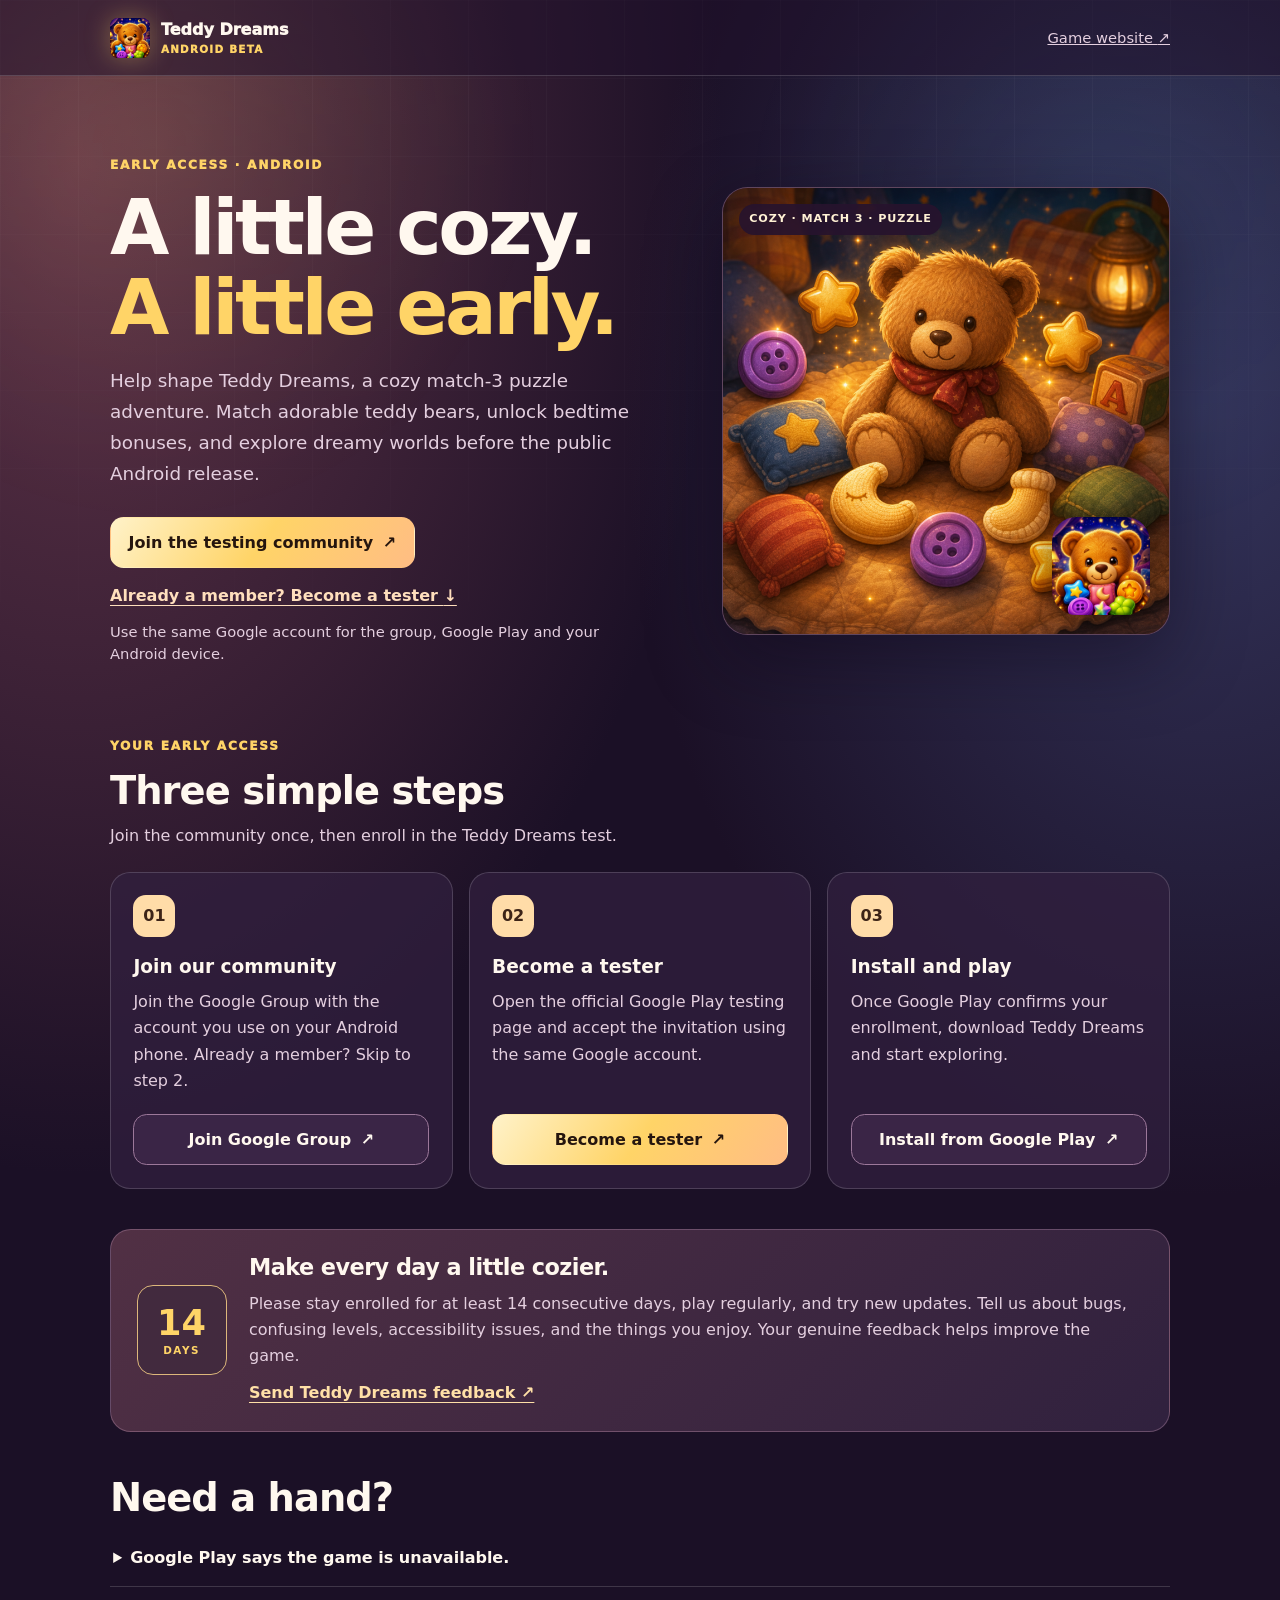
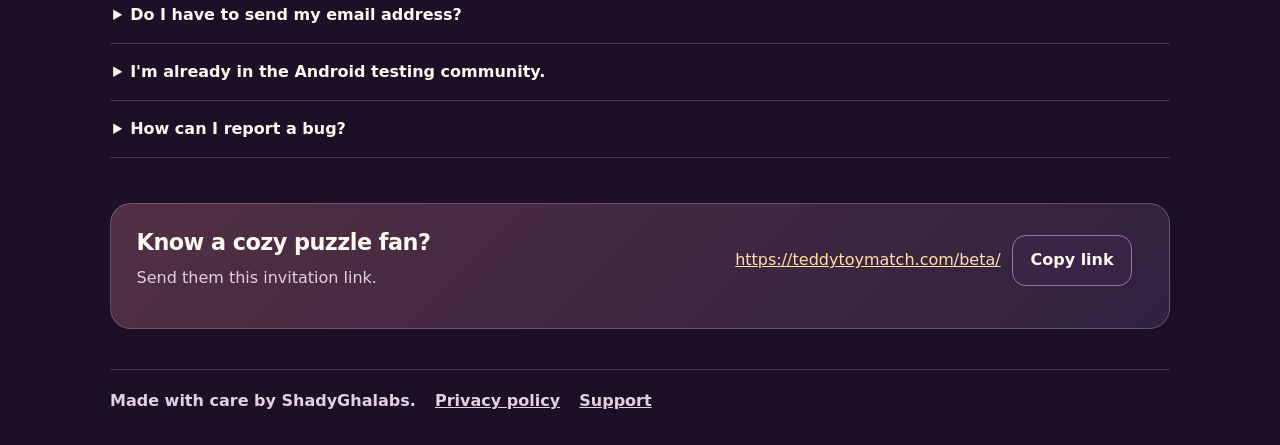
==== beta/index.html @ 4752fc19 "Add dedicated Teddy Dreams Android beta invitation page" ====
<!doctype html>
<html lang="en">
<head>
  <meta charset="utf-8">
  <meta name="viewport" content="width=device-width, initial-scale=1">
  <meta name="theme-color" content="#21112c">
  <meta name="description" content="Join the Teddy Dreams Android beta. Test the cozy match-3 puzzle game, share your feedback and help shape future updates.">
  <meta name="referrer" content="no-referrer">
  <title>Teddy Dreams — Android Beta Testing</title>
  <link rel="canonical" href="https://teddytoymatch.com/beta/">
  <link rel="icon" href="../assets/favicon.svg" type="image/svg+xml">
  <meta property="og:title" content="Teddy Dreams — Join the Android Beta">
  <meta property="og:description" content="A little cozy adventure, a little early access. Join our Android testing community.">
  <meta property="og:type" content="website">
  <meta property="og:url" content="https://teddytoymatch.com/beta/">
  <meta property="og:image" content="https://teddytoymatch.com/assets/game/teddy-puzzle-art.png">
  <link rel="stylesheet" href="../styles.css">
  <link rel="stylesheet" href="beta.css">
  <script src="share.js" defer></script>
</head>
<body class="beta-page">
  <a class="beta-skip" href="#main-content">Skip to content</a>
  <header class="beta-header">
    <div class="beta-shell beta-header-inner">
      <a class="brand" href="../"><img src="../assets/game/app-icon.png" alt="" width="40" height="40"><span>Teddy Dreams <small>ANDROID BETA</small></span></a>
      <a class="beta-home" href="../">Game website <span aria-hidden="true">↗</span></a>
    </div>
  </header>
  <main id="main-content" class="beta-shell">
    <section class="beta-hero" aria-labelledby="beta-title">
      <div class="beta-copy">
        <p class="eyebrow">Early access · Android</p>
        <h1 id="beta-title">A little cozy.<br><span>A little early.</span></h1>
        <p class="beta-lead">Help shape Teddy Dreams, a cozy match-3 puzzle adventure. Match adorable teddy bears, unlock bedtime bonuses, and explore dreamy worlds before the public Android release.</p>
        <a class="beta-action beta-primary" href="https://groups.google.com/g/alpha-android-testers">Join the testing community <span aria-hidden="true">↗</span></a>
        <a class="beta-member" href="#enroll">Already a member? Become a tester <span aria-hidden="true">↓</span></a>
        <p class="beta-note">Use the same Google account for the group, Google Play and your Android device.</p>
      </div>
      <div class="beta-art">
        <img class="beta-art-main" src="../assets/game/teddy-puzzle-art.png" alt="Cozy teddy bears and bedtime toys" width="640" height="640">
        <img class="beta-art-icon" src="../assets/game/app-icon.png" alt="" width="108" height="108">
        <span class="beta-art-tag">COZY · MATCH 3 · PUZZLE</span>
      </div>
    </section>

    <section id="enroll" class="beta-enroll" aria-labelledby="enroll-title">
      <p class="eyebrow">Your early access</p>
      <h2 id="enroll-title">Three simple steps</h2>
      <p>Join the community once, then enroll in the Teddy Dreams test.</p>
      <ol class="beta-steps">
        <li>
          <span class="beta-number">01</span>
          <h3>Join our community</h3>
          <p>Join the Google Group with the account you use on your Android phone. Already a member? Skip to step 2.</p>
          <a class="beta-action beta-secondary" href="https://groups.google.com/g/alpha-android-testers">Join Google Group <span aria-hidden="true">↗</span></a>
        </li>
        <li>
          <span class="beta-number">02</span>
          <h3>Become a tester</h3>
          <p>Open the official Google Play testing page and accept the invitation using the same Google account.</p>
          <a class="beta-action beta-primary" href="https://play.google.com/apps/testing/com.tendonlife.teddybear">Become a tester <span aria-hidden="true">↗</span></a>
        </li>
        <li>
          <span class="beta-number">03</span>
          <h3>Install and play</h3>
          <p>Once Google Play confirms your enrollment, download Teddy Dreams and start exploring.</p>
          <a class="beta-action beta-secondary" href="https://play.google.com/store/apps/details?id=com.tendonlife.teddybear">Install from Google Play <span aria-hidden="true">↗</span></a>
        </li>
      </ol>
    </section>

    <section class="beta-commitment" aria-labelledby="commit-title">
      <div class="beta-calendar" aria-hidden="true">14<small>DAYS</small></div>
      <div>
        <h2 id="commit-title">Make every day a little cozier.</h2>
        <p>Please stay enrolled for at least 14 consecutive days, play regularly, and try new updates. Tell us about bugs, confusing levels, accessibility issues, and the things you enjoy. Your genuine feedback helps improve the game.</p>
        <a class="beta-feedback" href="mailto:Feedback@teddytoymatch.com">Send Teddy Dreams feedback <span aria-hidden="true">↗</span></a>
      </div>
    </section>

    <section class="beta-faq" aria-labelledby="faq-title">
      <h2 id="faq-title">Need a hand?</h2>
      <details><summary>Google Play says the game is unavailable.</summary><p>Make sure you joined the group and opted in to Teddy Dreams using the same Google account. Availability depends on the active release, your country and device compatibility. Contact support if you still cannot access the test.</p></details>
      <details><summary>Do I have to send my email address?</summary><p>No. Google Groups and Google Play manage enrollment. This website does not collect your email address or require an additional account.</p></details>
      <details><summary>I'm already in the Android testing community.</summary><p>You do not need to join the group again. Open the Teddy Dreams opt-in link, become a tester, and then install the game.</p></details>
      <details><summary>How can I report a bug?</summary><p>Email <a href="mailto:Feedback@teddytoymatch.com">Feedback@teddytoymatch.com</a> with your device model, Android version, and the problem you encountered. Do not include private account or payment information.</p></details>
    </section>

    <section class="beta-share" aria-labelledby="share-title">
      <div><h2 id="share-title">Know a cozy puzzle fan?</h2><p>Send them this invitation link.</p></div>
      <div class="beta-share-actions">
        <a id="share-url" href="https://teddytoymatch.com/beta/">https://teddytoymatch.com/beta/</a>
        <button id="copy-link" class="beta-action beta-secondary" type="button" hidden>Copy link</button>
        <span id="copy-status" role="status" aria-live="polite"></span>
      </div>
    </section>
  </main>
  <footer class="beta-footer">
    <span>Made with care by ShadyGhalabs.</span>
    <a href="../privacy.html">Privacy policy</a>
    <a href="mailto:Support@teddytoymatch.com">Support</a>
  </footer>
</body>
</html>
---- styles.css ----
:root {
  --bg: #11091a;
  --bg-2: #21112c;
  --ink: #fff8ef;
  --muted: #e4cfdf;
  --dim: #aa91a8;
  --line: rgba(255, 255, 255, 0.16);
  --glass: rgba(32, 18, 42, 0.72);
  --gold: #ffd467;
  --honey: #ff9b4d;
  --pink: #ff85b3;
  --blue: #72c7ff;
  --teal: #6ee6cb;
  --purple: #b88cff;
  --max: 1180px;
  color-scheme: dark;
}

* {
  box-sizing: border-box;
}

html {
  scroll-behavior: smooth;
}

body {
  margin: 0;
  min-width: 320px;
  color: var(--ink);
  background:
    linear-gradient(135deg, rgba(255, 132, 179, 0.13) 0 22%, transparent 22% 100%),
    linear-gradient(235deg, transparent 0 62%, rgba(110, 230, 203, 0.12) 62% 76%, transparent 76%),
    linear-gradient(180deg, #11091a 0%, #241431 48%, #0e0818 100%);
  font-family: ui-sans-serif, system-ui, -apple-system, BlinkMacSystemFont, "Segoe UI", sans-serif;
  line-height: 1.5;
}

body::before {
  content: "";
  position: fixed;
  inset: 0;
  z-index: -1;
  pointer-events: none;
  background:
    radial-gradient(circle at 12% 16%, rgba(255, 212, 103, 0.16), transparent 24rem),
    radial-gradient(circle at 86% 22%, rgba(114, 199, 255, 0.13), transparent 22rem),
    linear-gradient(90deg, rgba(255, 255, 255, 0.035) 1px, transparent 1px),
    linear-gradient(180deg, rgba(255, 255, 255, 0.025) 1px, transparent 1px);
  background-size: auto, auto, 78px 78px, 78px 78px;
  mask-image: linear-gradient(180deg, rgba(0, 0, 0, 0.9), transparent 82%);
}

img {
  display: block;
  max-width: 100%;
}

a {
  color: inherit;
}

.site-header {
  position: fixed;
  inset: 0 0 auto;
  z-index: 30;
  display: grid;
  grid-template-columns: auto 1fr auto;
  align-items: center;
  gap: 1rem;
  padding: 0.82rem clamp(1rem, 4vw, 3.5rem);
  background: rgba(17, 9, 26, 0.76);
  border-bottom: 1px solid var(--line);
  backdrop-filter: blur(18px);
}

.brand,
nav,
.hero-actions,
.store-button,
.button,
.final-actions {
  display: flex;
  align-items: center;
}

.brand {
  gap: 0.68rem;
  text-decoration: none;
  font-weight: 950;
}

.brand img {
  width: 2rem;
  height: 2rem;
  border-radius: 0.5rem;
  box-shadow: 0 0 24px rgba(255, 212, 103, 0.34);
}

nav {
  justify-content: center;
  gap: clamp(0.75rem, 2vw, 1.65rem);
  color: var(--muted);
  font-size: 0.92rem;
  font-weight: 820;
}

nav a,
.nav-store,
.button,
.store-button,
.contact-links a,
footer a {
  text-decoration: none;
}

nav a:hover,
footer a:hover {
  color: var(--gold);
}

.nav-store {
  min-height: 2.4rem;
  display: inline-flex;
  align-items: center;
  justify-content: center;
  padding: 0.55rem 0.9rem;
  color: #1f1106;
  background: linear-gradient(135deg, #fff6c2, var(--gold) 55%, var(--honey));
  border-radius: 0.5rem;
  font-weight: 950;
  box-shadow: 0 14px 32px rgba(255, 155, 77, 0.22);
}

.hero {
  position: relative;
  min-height: 100svh;
  display: grid;
  grid-template-columns: minmax(23rem, 1.04fr) minmax(0, 0.96fr);
  align-items: center;
  gap: clamp(2rem, 6vw, 5.2rem);
  max-width: 1380px;
  margin-inline: auto;
  padding: 7.2rem clamp(1rem, 4vw, 3.5rem) 4rem;
  overflow: hidden;
}

.hero::after {
  content: "";
  position: absolute;
  left: clamp(1rem, 4vw, 3.5rem);
  right: clamp(1rem, 4vw, 3.5rem);
  bottom: 2rem;
  height: 1px;
  background: linear-gradient(90deg, transparent, rgba(255, 212, 103, 0.5), rgba(110, 230, 203, 0.3), transparent);
}

.hero-media {
  position: relative;
  min-height: 40rem;
  display: grid;
  place-items: center;
}

.hero-art {
  width: min(78%, 520px);
  aspect-ratio: 1;
  object-fit: cover;
  border-radius: 1.6rem;
  border: 1px solid rgba(255, 255, 255, 0.2);
  box-shadow: 0 36px 95px rgba(0, 0, 0, 0.34);
  opacity: 0.32;
  transform: translate(-12%, 3%) rotate(-4deg);
}

.phone-showcase {
  position: absolute;
  z-index: 4;
  width: min(52vw, 20rem);
  min-width: 15rem;
  padding: 0.65rem;
  background: linear-gradient(180deg, rgba(255, 255, 255, 0.16), rgba(255, 255, 255, 0.05));
  border: 1px solid rgba(255, 255, 255, 0.22);
  border-radius: 2.2rem;
  box-shadow:
    0 36px 90px rgba(0, 0, 0, 0.45),
    0 0 60px rgba(255, 212, 103, 0.16);
}

.phone-showcase::before {
  content: "";
  position: absolute;
  top: 0.95rem;
  left: 50%;
  width: 5.4rem;
  height: 1.05rem;
  transform: translateX(-50%);
  border-radius: 99rem;
  background: #05030a;
  z-index: 2;
}

.phone-showcase img {
  width: 100%;
  aspect-ratio: 1290 / 2796;
  object-fit: cover;
  border-radius: 1.55rem;
  border: 1px solid rgba(255, 255, 255, 0.14);
}

.floating-tile {
  position: absolute;
  width: clamp(5.6rem, 10vw, 7.8rem);
  aspect-ratio: 1;
  display: grid;
  place-items: center;
  padding: 0.85rem;
  border-radius: 1.15rem;
  background: rgba(255, 255, 255, 0.13);
  border: 1px solid rgba(255, 255, 255, 0.24);
  backdrop-filter: blur(14px);
  box-shadow: 0 22px 58px rgba(0, 0, 0, 0.28);
}

.tile-one {
  z-index: 5;
  left: 0.2rem;
  bottom: 3rem;
}

.tile-two {
  z-index: 5;
  right: 0.4rem;
  top: 4.5rem;
}

.hero-copy {
  position: relative;
  z-index: 5;
  max-width: 38rem;
}

.eyebrow {
  margin: 0 0 0.85rem;
  color: var(--gold);
  font-size: 0.76rem;
  font-weight: 950;
  letter-spacing: 0.14em;
  text-transform: uppercase;
}

h1,
h2,
h3,
p {
  margin-top: 0;
}

h1 {
  margin-bottom: 1.05rem;
  font-size: clamp(4rem, 8.6vw, 7.4rem);
  line-height: 0.9;
  letter-spacing: 0;
}

h2 {
  margin-bottom: 1rem;
  font-size: clamp(2.25rem, 5.2vw, 4.6rem);
  line-height: 0.98;
  letter-spacing: 0;
}

h3 {
  margin-bottom: 0.45rem;
  font-size: 1.15rem;
}

.hero-lede,
.section-heading p,
.bonus-copy p,
.play-notes p,
.quick-signals p,
.bonus-card span {
  color: var(--muted);
  font-size: 1.12rem;
}

.hero-actions {
  flex-wrap: wrap;
  gap: 0.8rem;
  margin-top: 2rem;
}

.store-button {
  width: fit-content;
  min-height: 3.85rem;
  flex-direction: column;
  align-items: flex-start;
  justify-content: center;
  padding: 0.7rem 1.15rem;
  color: #1f1106;
  background: linear-gradient(135deg, #fff6c2 0%, var(--gold) 54%, var(--honey) 100%);
  border-radius: 0.65rem;
  font-weight: 950;
  box-shadow: 0 22px 55px rgba(255, 155, 77, 0.24);
}

.store-button span {
  font-size: 0.72rem;
  line-height: 1;
  text-transform: uppercase;
  letter-spacing: 0.1em;
}

.store-button strong {
  font-size: 1.35rem;
  line-height: 1.1;
}

.button {
  min-height: 3.85rem;
  justify-content: center;
  padding: 0.86rem 1.05rem;
  border-radius: 0.65rem;
  font-weight: 920;
}

.button.secondary {
  color: var(--ink);
  background: rgba(255, 255, 255, 0.08);
  border: 1px solid var(--line);
}

.quick-signals,
.section,
footer {
  width: min(var(--max), calc(100% - 2rem));
  margin-inline: auto;
}

.quick-signals {
  display: grid;
  grid-template-columns: repeat(3, 1fr);
  gap: 1rem;
  padding: 1rem 0 5rem;
}

.quick-signals div,
.play-notes article,
.bonus-card,
.legal-page {
  background: var(--glass);
  border: 1px solid var(--line);
  border-radius: 0.75rem;
  backdrop-filter: blur(16px);
}

.quick-signals div {
  padding: 1.15rem;
}

.quick-signals span {
  color: var(--gold);
  font-size: 0.78rem;
  font-weight: 950;
}

.quick-signals strong {
  display: block;
  margin: 0.35rem 0;
  font-size: 1.15rem;
}

.quick-signals p {
  margin-bottom: 0;
  font-size: 0.98rem;
}

.section {
  padding: 5rem 0;
}

.section-heading {
  max-width: 54rem;
  margin-bottom: 2rem;
}

.section-heading.compact {
  max-width: 42rem;
}

.play-layout,
.bonuses-section {
  display: grid;
  grid-template-columns: minmax(0, 1.12fr) minmax(20rem, 0.88fr);
  gap: 1.4rem;
  align-items: stretch;
}

.feature-shot,
.world-grid figure {
  margin: 0;
  overflow: hidden;
  border-radius: 1rem;
  border: 1px solid var(--line);
  box-shadow: 0 24px 70px rgba(0, 0, 0, 0.25);
}

.feature-shot img {
  width: 100%;
  height: 100%;
  min-height: 34rem;
  object-fit: cover;
}

.play-notes {
  display: grid;
  gap: 1rem;
}

.play-notes article {
  padding: 1.25rem;
}

.note-mark {
  display: block;
  width: 2.15rem;
  height: 0.38rem;
  margin-bottom: 1rem;
  border-radius: 99rem;
}

.note-mark.gold {
  background: var(--gold);
}

.note-mark.pink {
  background: var(--pink);
}

.note-mark.teal {
  background: var(--teal);
}

.bonuses-section {
  align-items: center;
}

.bonus-copy {
  max-width: 38rem;
}

.bonus-grid {
  display: grid;
  grid-template-columns: repeat(2, minmax(0, 1fr));
  gap: 1rem;
}

.bonus-card {
  min-height: 13rem;
  display: flex;
  flex-direction: column;
  justify-content: flex-end;
  padding: 1.2rem;
}

.bonus-card img {
  width: 5.4rem;
  margin-bottom: auto;
  filter: drop-shadow(0 12px 20px rgba(0, 0, 0, 0.25));
}

.bonus-card strong {
  font-size: 1.24rem;
}

.bonus-card.wide {
  grid-column: 1 / -1;
  min-height: 8.5rem;
  background:
    linear-gradient(135deg, rgba(255, 212, 103, 0.22), rgba(255, 132, 179, 0.16)),
    var(--glass);
}

.world-grid {
  display: grid;
  grid-template-columns: repeat(3, 1fr);
  gap: 1rem;
}

.screenshots-section {
  overflow: hidden;
}

.screenshot-rail {
  display: grid;
  grid-auto-flow: column;
  grid-auto-columns: minmax(15rem, 20rem);
  gap: 1rem;
  overflow-x: auto;
  overscroll-behavior-inline: contain;
  padding: 0.2rem 0 1.1rem;
  scroll-snap-type: x proximity;
}

.screenshot-rail figure {
  margin: 0;
  scroll-snap-align: start;
  border-radius: 1.4rem;
  background: rgba(255, 255, 255, 0.08);
  border: 1px solid var(--line);
  box-shadow: 0 24px 70px rgba(0, 0, 0, 0.28);
  overflow: hidden;
}

.screenshot-rail img {
  width: 100%;
  aspect-ratio: 1290 / 2796;
  object-fit: cover;
}

.screenshot-rail figcaption {
  padding: 0.8rem 1rem 1rem;
  color: var(--ink);
  font-weight: 950;
  background: rgba(15, 8, 24, 0.86);
}

.world-grid img {
  width: 100%;
  height: 26rem;
  object-fit: cover;
}

.world-grid figcaption {
  padding: 0.85rem 1rem;
  color: var(--ink);
  background: rgba(15, 8, 24, 0.84);
  font-weight: 900;
}

.final-cta {
  display: flex;
  align-items: center;
  justify-content: space-between;
  gap: 2rem;
  padding-bottom: 5.5rem;
}

.final-cta h2 {
  max-width: 44rem;
}

.final-actions {
  flex-direction: column;
  align-items: flex-start;
  gap: 1rem;
}

.contact-links {
  display: grid;
  gap: 0.35rem;
  color: var(--muted);
  font-weight: 780;
}

.legal-page {
  max-width: 860px;
  margin: 8rem auto 5rem;
  padding: clamp(1.2rem, 4vw, 2.5rem);
}

.legal-page h1 {
  font-size: clamp(3.2rem, 8vw, 5.8rem);
}

.legal-page h2 {
  margin-top: 2rem;
  font-size: clamp(1.7rem, 4vw, 2.5rem);
}

.legal-page p,
.legal-page ul {
  color: var(--muted);
  font-size: 1.08rem;
}

.legal-page ul {
  padding-left: 1.3rem;
}

.legal-page li {
  margin: 0.4rem 0;
}

.legal-page strong {
  color: var(--ink);
}

footer {
  display: flex;
  flex-wrap: wrap;
  justify-content: space-between;
  gap: 1rem;
  padding: 1.4rem 0 2rem;
  color: var(--dim);
  border-top: 1px solid var(--line);
  font-weight: 760;
}

@media (max-width: 900px) {
  .site-header {
    grid-template-columns: 1fr auto;
  }

  nav {
    display: none;
  }

  .hero,
  .play-layout,
  .bonuses-section,
  .world-grid,
  .quick-signals {
    grid-template-columns: 1fr;
  }

  .hero {
    min-height: auto;
    padding-top: 6.5rem;
  }

  .hero-media {
    order: 2;
    min-height: 36rem;
  }

  .feature-shot img,
  .world-grid img {
    min-height: 0;
    height: auto;
  }

  .final-cta {
    display: grid;
  }
}

@media (max-width: 560px) {
  .site-header {
    padding-inline: 0.85rem;
  }

  .brand span {
    display: none;
  }

  .nav-store {
    min-height: 2.2rem;
    padding-inline: 0.72rem;
  }

  h1 {
    font-size: clamp(3.5rem, 18vw, 4.7rem);
  }

  .bonus-grid {
    grid-template-columns: 1fr;
  }

  .bonus-card.wide {
    grid-column: auto;
  }

  .tile-one {
    left: 0.5rem;
    bottom: 1rem;
  }

  .tile-two {
    right: 0.5rem;
    top: 1rem;
  }

  .phone-showcase {
    width: min(78vw, 19rem);
  }
}
---- beta/beta.css ----
/* Page-specific styles: keep the established cozy palette and avoid affecting the homepage. */
.beta-page { min-width: 0; background: radial-gradient(ellipse at 6% 8%,#613448 0%,transparent 38%),radial-gradient(ellipse at 94% 20%,#33345b 0%,transparent 34%),#1b1026; }
.beta-page [hidden] { display: none !important; }
.beta-page a:focus-visible, .beta-page button:focus-visible, .beta-page summary:focus-visible { outline: 3px solid var(--gold); outline-offset: 5px; }
.beta-shell { width: min(1060px,calc(100% - 48px)); margin-inline: auto; }
.beta-skip { position:absolute; top:-6rem; left:1rem; z-index:50; background:#fff; color:#21112c; padding:1rem; }
.beta-skip:focus { top:1rem; }
.beta-header { border-bottom:1px solid var(--line); background:#21112c88; }
.beta-header-inner { display:flex; align-items:center; justify-content:space-between; gap:1rem; flex-wrap:wrap; padding-block:1.1rem; }
.beta-header .brand img { width:2.5rem; height:2.5rem; }
.beta-header .brand small { display:block; font-size:.65rem; color:var(--gold); letter-spacing:.12em; }
.beta-home { color:var(--muted); font-size:.92rem; }
.beta-hero { display:grid; grid-template-columns:minmax(0,1.1fr) minmax(0,.9fr); align-items:center; gap:clamp(1.5rem,5vw,4rem); padding:clamp(2.75rem,7vw,5rem) 0 3rem; }
.beta-copy h1 { font-size:clamp(2.8rem,6vw,4.9rem); line-height:1.04; letter-spacing:-.045em; }
.beta-copy h1 span { color:var(--gold); }
.beta-lead { color:var(--muted); line-height:1.7; font-size:1.15rem; }
.beta-action { display:flex; align-items:center; justify-content:center; gap:.6rem; text-align:center; min-height:50px; padding:.8rem 1.1rem; font:inherit; font-weight:800; text-decoration:none; border-radius:.85rem; border:1px solid transparent; cursor:pointer; }
.beta-action:hover { filter:brightness(1.12); }
.beta-primary { color:#25150e; background:linear-gradient(125deg,#fff2c9,var(--gold),#ffbd84); }
.beta-secondary { color:var(--ink); background:#3a2546; border-color:#9c789a; }
.beta-copy > .beta-action { width:fit-content; margin-top:1.7rem; }
.beta-member { display:inline-block; margin-top:1rem; color:#ffdfbd; font-weight:700; text-underline-offset:4px; }
.beta-note { color:var(--muted); font-size:.92rem; margin:.8rem 0 0; }
.beta-art { position:relative; min-width:0; border:1px solid var(--line); border-radius:1.6rem; overflow:hidden; background:#42233f; box-shadow:0 24px 75px #09030f66; }
.beta-art-main { width:100%; height:auto; aspect-ratio:1; object-fit:cover; }
.beta-art-icon { position:absolute; right:1.2rem; bottom:1.2rem; width:clamp(72px,22%,108px); height:auto; border-radius:25%; box-shadow:0 10px 36px #0008; }
.beta-art-tag { position:absolute; top:1rem; left:1rem; font-size:.7rem; font-weight:850; letter-spacing:.08em; padding:.45rem .65rem; border-radius:999px; background:#27132dea; color:#fff1d4; }
.beta-enroll { padding:1.5rem 0 2.5rem; scroll-margin-top:1rem; }
.beta-page h2 { font-size:clamp(1.55rem,3.5vw,2.4rem); line-height:1.15; letter-spacing:-.025em; margin-bottom:.6rem; }
.beta-enroll > p:not(.eyebrow), .beta-steps p, .beta-commitment p, .beta-faq p, .beta-share p { color:var(--muted); line-height:1.65; }
.beta-steps { list-style:none; display:grid; grid-template-columns:repeat(3,minmax(0,1fr)); gap:1rem; padding:0; margin:1.4rem 0 0; }
.beta-steps li { display:flex; flex-direction:column; padding:1.4rem; border:1px solid var(--line); border-radius:1.25rem; background:#32203fbb; }
.beta-number { display:grid; place-items:center; width:42px; height:42px; margin-bottom:1rem; border-radius:.8rem; color:#3d2417; font-weight:900; background:#ffdca8; }
.beta-steps h3 { margin-bottom:.5rem; font-size:1.16rem; }
.beta-steps p { margin-bottom:1.2rem; }
.beta-steps .beta-action { margin-top:auto; }
.beta-commitment, .beta-share { display:flex; gap:1.4rem; align-items:center; padding:1.6rem; border-radius:1.3rem; border:1px solid #b389a766; background:linear-gradient(135deg,#513044,#30213e); }
.beta-commitment h2, .beta-share h2 { font-size:1.4rem; }
.beta-calendar { flex:0 0 90px; height:90px; display:grid; align-content:center; text-align:center; border-radius:1rem; border:1px solid #ddb77b; background:#422a3e; font-size:2.2rem; font-weight:900; line-height:1; color:var(--gold); }
.beta-calendar small { font-size:.65rem; letter-spacing:.15em; margin-top:.35rem; }
.beta-commitment p, .beta-share p { margin-bottom:.7rem; }
.beta-feedback { color:#ffe0a7; font-weight:750; text-underline-offset:4px; }
.beta-faq { padding:2.8rem 0; }
.beta-faq details { border-bottom:1px solid var(--line); }
.beta-faq summary { cursor:pointer; padding:1rem .2rem; min-height:48px; font-weight:750; }
.beta-faq details p { padding:0 .2rem .7rem; max-width:780px; }
.beta-faq details a { color:#ffe0a7; overflow-wrap:anywhere; }
.beta-share { flex-wrap:wrap; justify-content:space-between; }
.beta-share-actions { display:flex; flex-wrap:wrap; align-items:center; gap:.7rem; max-width:100%; }
.beta-share-actions a { color:#ffe0a7; overflow-wrap:anywhere; }
#copy-status { flex-basis:100%; color:var(--muted); font-size:.88rem; }
.beta-footer { display:flex; flex-wrap:wrap; justify-content:flex-start; gap:1.2rem; width:min(1060px,calc(100% - 48px)); margin:2.5rem auto 0; padding:1.2rem 0 2rem; color:var(--muted); border-top:1px solid var(--line); }
.beta-footer a { text-decoration:underline; }
@media(max-width:780px) { .beta-hero,.beta-steps { grid-template-columns:1fr; } .beta-art { max-width:520px; } .beta-copy > .beta-action { width:100%; } }
@media(max-width:420px) { .beta-shell,.beta-footer { width:calc(100% - 32px); } .beta-commitment { flex-direction:column; align-items:flex-start; } .beta-calendar { flex:none; width:80px; height:80px; } .beta-art-tag { font-size:.6rem; } }
@media(prefers-reduced-motion:reduce) { html { scroll-behavior:auto; } }
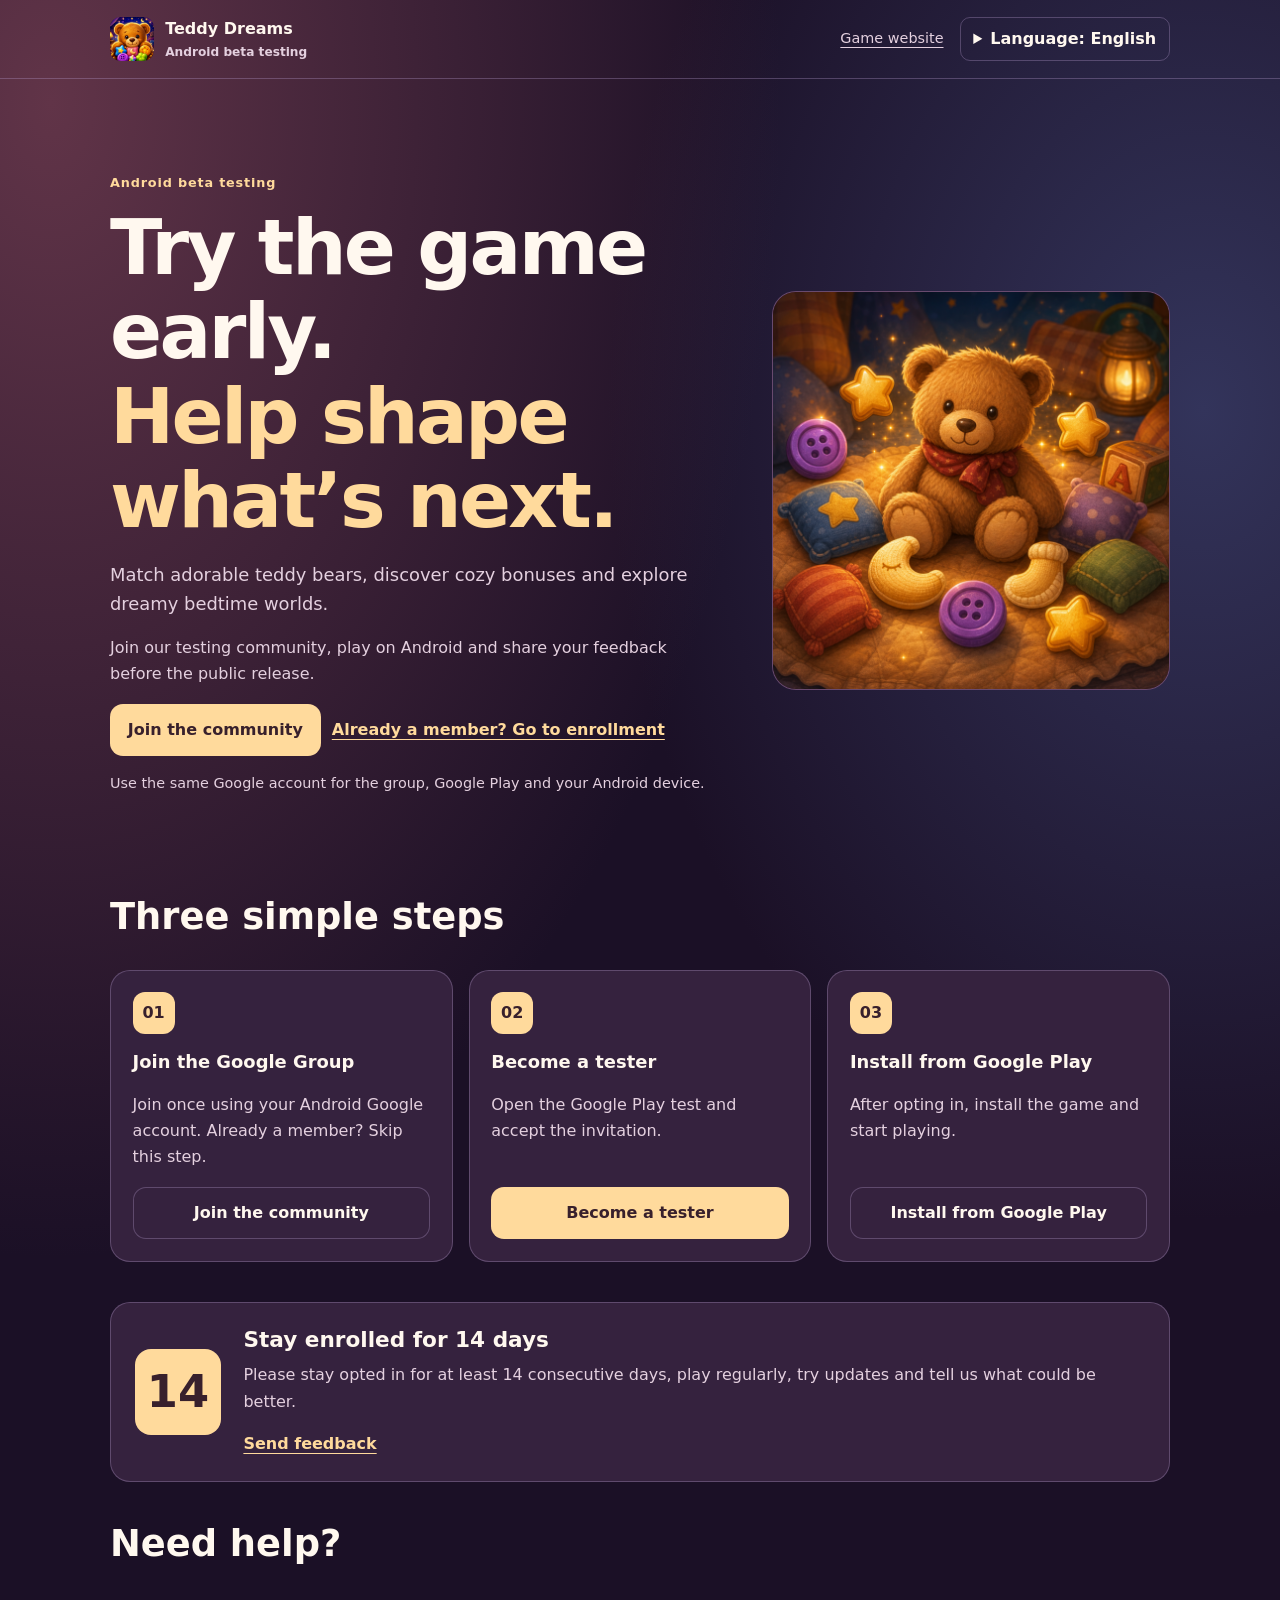
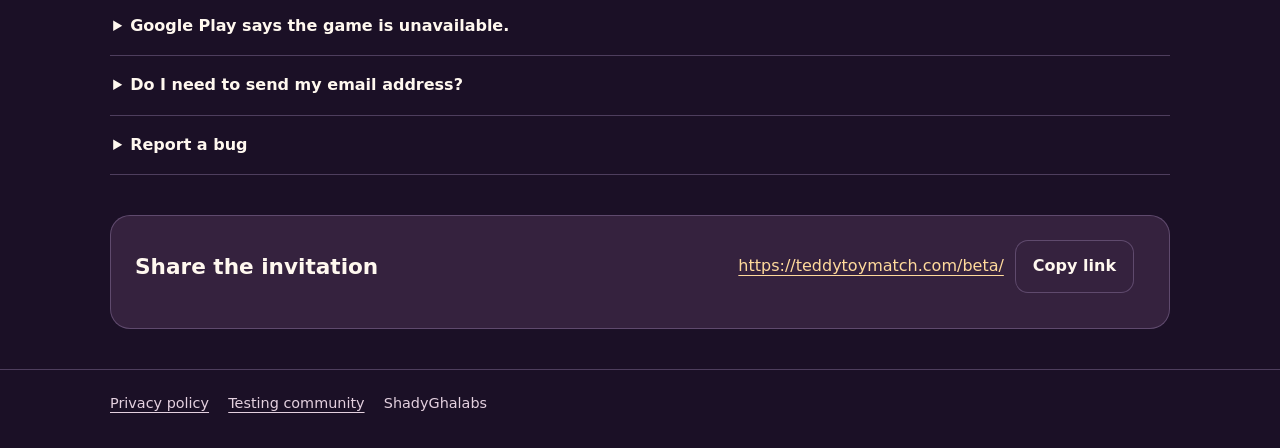
==== commit fc8e1f7b: "Localize Android beta invitations in 8 languages" ====
--- a/beta/index.html
+++ b/beta/index.html
@@ -1,104 +1,29 @@
 <!doctype html>
-<html lang="en">
+<html lang="en" dir="ltr" data-auto-locale="true">
 <head>
-  <meta charset="utf-8">
-  <meta name="viewport" content="width=device-width, initial-scale=1">
-  <meta name="theme-color" content="#21112c">
-  <meta name="description" content="Join the Teddy Dreams Android beta. Test the cozy match-3 puzzle game, share your feedback and help shape future updates.">
-  <meta name="referrer" content="no-referrer">
-  <title>Teddy Dreams — Android Beta Testing</title>
-  <link rel="canonical" href="https://teddytoymatch.com/beta/">
-  <link rel="icon" href="../assets/favicon.svg" type="image/svg+xml">
-  <meta property="og:title" content="Teddy Dreams — Join the Android Beta">
-  <meta property="og:description" content="A little cozy adventure, a little early access. Join our Android testing community.">
-  <meta property="og:type" content="website">
-  <meta property="og:url" content="https://teddytoymatch.com/beta/">
-  <meta property="og:image" content="https://teddytoymatch.com/assets/game/teddy-puzzle-art.png">
-  <link rel="stylesheet" href="../styles.css">
-  <link rel="stylesheet" href="beta.css">
-  <script src="share.js" defer></script>
+<meta charset="utf-8"><meta name="viewport" content="width=device-width, initial-scale=1">
+<meta name="theme-color" content="#1b1026"><meta name="referrer" content="no-referrer">
+<title>Teddy Dreams — Android beta testing</title><meta name="description" content="Match adorable teddy bears, discover cozy bonuses and explore dreamy bedtime worlds."><link rel="canonical" href="https://teddytoymatch.com/beta/">
+<link rel="alternate" hreflang="en" href="https://teddytoymatch.com/beta/en/">
+<link rel="alternate" hreflang="ar" href="https://teddytoymatch.com/beta/ar/">
+<link rel="alternate" hreflang="de" href="https://teddytoymatch.com/beta/de/">
+<link rel="alternate" hreflang="es" href="https://teddytoymatch.com/beta/es/">
+<link rel="alternate" hreflang="fr" href="https://teddytoymatch.com/beta/fr/">
+<link rel="alternate" hreflang="ja" href="https://teddytoymatch.com/beta/ja/">
+<link rel="alternate" hreflang="pt-BR" href="https://teddytoymatch.com/beta/pt-BR/">
+<link rel="alternate" hreflang="zh-Hans" href="https://teddytoymatch.com/beta/zh-Hans/">
+<link rel="alternate" hreflang="x-default" href="https://teddytoymatch.com/beta/">
+<meta property="og:type" content="website"><meta property="og:title" content="Teddy Dreams — Android beta testing"><meta property="og:description" content="Match adorable teddy bears, discover cozy bonuses and explore dreamy bedtime worlds."><meta property="og:url" content="https://teddytoymatch.com/beta/"><meta property="og:image" content="https://teddytoymatch.com/assets/game/teddy-puzzle-art.png">
+<link rel="icon" href="/assets/game/app-icon.png"><link rel="stylesheet" href="/beta/beta.css"><script src="/beta/locale.js" defer></script>
 </head>
-<body class="beta-page">
-  <a class="beta-skip" href="#main-content">Skip to content</a>
-  <header class="beta-header">
-    <div class="beta-shell beta-header-inner">
-      <a class="brand" href="../"><img src="../assets/game/app-icon.png" alt="" width="40" height="40"><span>Teddy Dreams <small>ANDROID BETA</small></span></a>
-      <a class="beta-home" href="../">Game website <span aria-hidden="true">↗</span></a>
-    </div>
-  </header>
-  <main id="main-content" class="beta-shell">
-    <section class="beta-hero" aria-labelledby="beta-title">
-      <div class="beta-copy">
-        <p class="eyebrow">Early access · Android</p>
-        <h1 id="beta-title">A little cozy.<br><span>A little early.</span></h1>
-        <p class="beta-lead">Help shape Teddy Dreams, a cozy match-3 puzzle adventure. Match adorable teddy bears, unlock bedtime bonuses, and explore dreamy worlds before the public Android release.</p>
-        <a class="beta-action beta-primary" href="https://groups.google.com/g/alpha-android-testers">Join the testing community <span aria-hidden="true">↗</span></a>
-        <a class="beta-member" href="#enroll">Already a member? Become a tester <span aria-hidden="true">↓</span></a>
-        <p class="beta-note">Use the same Google account for the group, Google Play and your Android device.</p>
-      </div>
-      <div class="beta-art">
-        <img class="beta-art-main" src="../assets/game/teddy-puzzle-art.png" alt="Cozy teddy bears and bedtime toys" width="640" height="640">
-        <img class="beta-art-icon" src="../assets/game/app-icon.png" alt="" width="108" height="108">
-        <span class="beta-art-tag">COZY · MATCH 3 · PUZZLE</span>
-      </div>
-    </section>
-
-    <section id="enroll" class="beta-enroll" aria-labelledby="enroll-title">
-      <p class="eyebrow">Your early access</p>
-      <h2 id="enroll-title">Three simple steps</h2>
-      <p>Join the community once, then enroll in the Teddy Dreams test.</p>
-      <ol class="beta-steps">
-        <li>
-          <span class="beta-number">01</span>
-          <h3>Join our community</h3>
-          <p>Join the Google Group with the account you use on your Android phone. Already a member? Skip to step 2.</p>
-          <a class="beta-action beta-secondary" href="https://groups.google.com/g/alpha-android-testers">Join Google Group <span aria-hidden="true">↗</span></a>
-        </li>
-        <li>
-          <span class="beta-number">02</span>
-          <h3>Become a tester</h3>
-          <p>Open the official Google Play testing page and accept the invitation using the same Google account.</p>
-          <a class="beta-action beta-primary" href="https://play.google.com/apps/testing/com.tendonlife.teddybear">Become a tester <span aria-hidden="true">↗</span></a>
-        </li>
-        <li>
-          <span class="beta-number">03</span>
-          <h3>Install and play</h3>
-          <p>Once Google Play confirms your enrollment, download Teddy Dreams and start exploring.</p>
-          <a class="beta-action beta-secondary" href="https://play.google.com/store/apps/details?id=com.tendonlife.teddybear">Install from Google Play <span aria-hidden="true">↗</span></a>
-        </li>
-      </ol>
-    </section>
-
-    <section class="beta-commitment" aria-labelledby="commit-title">
-      <div class="beta-calendar" aria-hidden="true">14<small>DAYS</small></div>
-      <div>
-        <h2 id="commit-title">Make every day a little cozier.</h2>
-        <p>Please stay enrolled for at least 14 consecutive days, play regularly, and try new updates. Tell us about bugs, confusing levels, accessibility issues, and the things you enjoy. Your genuine feedback helps improve the game.</p>
-        <a class="beta-feedback" href="mailto:Feedback@teddytoymatch.com">Send Teddy Dreams feedback <span aria-hidden="true">↗</span></a>
-      </div>
-    </section>
-
-    <section class="beta-faq" aria-labelledby="faq-title">
-      <h2 id="faq-title">Need a hand?</h2>
-      <details><summary>Google Play says the game is unavailable.</summary><p>Make sure you joined the group and opted in to Teddy Dreams using the same Google account. Availability depends on the active release, your country and device compatibility. Contact support if you still cannot access the test.</p></details>
-      <details><summary>Do I have to send my email address?</summary><p>No. Google Groups and Google Play manage enrollment. This website does not collect your email address or require an additional account.</p></details>
-      <details><summary>I'm already in the Android testing community.</summary><p>You do not need to join the group again. Open the Teddy Dreams opt-in link, become a tester, and then install the game.</p></details>
-      <details><summary>How can I report a bug?</summary><p>Email <a href="mailto:Feedback@teddytoymatch.com">Feedback@teddytoymatch.com</a> with your device model, Android version, and the problem you encountered. Do not include private account or payment information.</p></details>
-    </section>
-
-    <section class="beta-share" aria-labelledby="share-title">
-      <div><h2 id="share-title">Know a cozy puzzle fan?</h2><p>Send them this invitation link.</p></div>
-      <div class="beta-share-actions">
-        <a id="share-url" href="https://teddytoymatch.com/beta/">https://teddytoymatch.com/beta/</a>
-        <button id="copy-link" class="beta-action beta-secondary" type="button" hidden>Copy link</button>
-        <span id="copy-status" role="status" aria-live="polite"></span>
-      </div>
-    </section>
-  </main>
-  <footer class="beta-footer">
-    <span>Made with care by ShadyGhalabs.</span>
-    <a href="../privacy.html">Privacy policy</a>
-    <a href="mailto:Support@teddytoymatch.com">Support</a>
-  </footer>
-</body>
-</html>
+<body class="teddy">
+<a class="skip" href="#main-content">Skip to content</a>
+<header><div class="shell header"><a class="brand" href="/"><img src="/assets/game/app-icon.png" alt="" width="44" height="44"><span>Teddy Dreams<small>Android beta testing</small></span></a><div class="head-actions"><a href="/">Game website</a><details class="language"><summary>Language: English</summary><ul><li><a data-locale hreflang="en" lang="en" href="/beta/en/" aria-current="page">English</a></li><li><a data-locale hreflang="ar" lang="ar" href="/beta/ar/">العربية</a></li><li><a data-locale hreflang="de" lang="de" href="/beta/de/">Deutsch</a></li><li><a data-locale hreflang="es" lang="es" href="/beta/es/">Español</a></li><li><a data-locale hreflang="fr" lang="fr" href="/beta/fr/">Français</a></li><li><a data-locale hreflang="ja" lang="ja" href="/beta/ja/">日本語</a></li><li><a data-locale hreflang="pt-BR" lang="pt-BR" href="/beta/pt-BR/">Português (Brasil)</a></li><li><a data-locale hreflang="zh-Hans" lang="zh-Hans" href="/beta/zh-Hans/">简体中文</a></li></ul></details></div></div></header>
+<main class="shell" id="main-content">
+<section class="hero" aria-labelledby="hero-title"><div><p class="eyebrow">Android beta testing</p><h1 id="hero-title">Try the game early.<span>Help shape what’s next.</span></h1><p class="lead">Match adorable teddy bears, discover cozy bonuses and explore dreamy bedtime worlds.</p><p>Join our testing community, play on Android and share your feedback before the public release.</p><div class="hero-actions"><a class="action primary" href="https://groups.google.com/g/alpha-android-testers">Join the community</a><a class="member" href="#enroll">Already a member? Go to enrollment</a></div><p class="note">Use the same Google account for the group, Google Play and your Android device.</p></div><div class="art"><img src="/assets/game/teddy-puzzle-art.png" alt="" width="640" height="640"></div></section>
+<section id="enroll" aria-labelledby="steps-title"><h2 id="steps-title">Three simple steps</h2><ol class="steps"><li><span class="number" aria-hidden="true">01</span><h3>Join the Google Group</h3><p>Join once using your Android Google account. Already a member? Skip this step.</p><a class="action" href="https://groups.google.com/g/alpha-android-testers">Join the community</a></li><li><span class="number" aria-hidden="true">02</span><h3>Become a tester</h3><p>Open the Google Play test and accept the invitation.</p><a class="action primary" href="https://play.google.com/apps/testing/com.tendonlife.teddybear">Become a tester</a></li><li><span class="number" aria-hidden="true">03</span><h3>Install from Google Play</h3><p>After opting in, install the game and start playing.</p><a class="action" href="https://play.google.com/store/apps/details?id=com.tendonlife.teddybear">Install from Google Play</a></li></ol></section>
+<section class="commit" aria-labelledby="commit-title"><span class="calendar" aria-hidden="true">14</span><div><h2 id="commit-title">Stay enrolled for 14 days</h2><p>Please stay opted in for at least 14 consecutive days, play regularly, try updates and tell us what could be better.</p><a class="feedback" href="mailto:Feedback@teddytoymatch.com">Send feedback</a></div></section>
+<section class="faq" aria-labelledby="faq-title"><h2 id="faq-title">Need help?</h2><details><summary>Google Play says the game is unavailable.</summary><p>Check your group membership and Google account, then opt in again. Availability depends on the active release, country and device.</p></details><details><summary>Do I need to send my email address?</summary><p>No. Google Groups and Google Play manage enrollment. This website does not collect emails.</p></details><details><summary>Report a bug</summary><p>Include your device model, Android version and what happened. Do not include private account or payment information. <a class="feedback" href="mailto:Feedback@teddytoymatch.com">Send feedback</a></p></details></section>
+<section class="share" aria-labelledby="share-title"><h2 id="share-title">Share the invitation</h2><div class="share-actions"><a data-share href="https://teddytoymatch.com/beta/" dir="ltr">https://teddytoymatch.com/beta/</a><button class="action" type="button" data-copy data-copied="Link copied!" data-failure="Please copy the visible link manually." hidden>Copy link</button><span data-status class="copy-status" role="status" aria-live="polite"></span></div></section>
+</main><footer><div class="shell footer"><a href="/privacy.html">Privacy policy</a><a href="https://groups.google.com/g/alpha-android-testers">Testing community</a><span>ShadyGhalabs</span></div></footer>
+</body></html>
--- a/beta/beta.css
+++ b/beta/beta.css
@@ -1,56 +1,12 @@
-/* Page-specific styles: keep the established cozy palette and avoid affecting the homepage. */
-.beta-page { min-width: 0; background: radial-gradient(ellipse at 6% 8%,#613448 0%,transparent 38%),radial-gradient(ellipse at 94% 20%,#33345b 0%,transparent 34%),#1b1026; }
-.beta-page [hidden] { display: none !important; }
-.beta-page a:focus-visible, .beta-page button:focus-visible, .beta-page summary:focus-visible { outline: 3px solid var(--gold); outline-offset: 5px; }
-.beta-shell { width: min(1060px,calc(100% - 48px)); margin-inline: auto; }
-.beta-skip { position:absolute; top:-6rem; left:1rem; z-index:50; background:#fff; color:#21112c; padding:1rem; }
-.beta-skip:focus { top:1rem; }
-.beta-header { border-bottom:1px solid var(--line); background:#21112c88; }
-.beta-header-inner { display:flex; align-items:center; justify-content:space-between; gap:1rem; flex-wrap:wrap; padding-block:1.1rem; }
-.beta-header .brand img { width:2.5rem; height:2.5rem; }
-.beta-header .brand small { display:block; font-size:.65rem; color:var(--gold); letter-spacing:.12em; }
-.beta-home { color:var(--muted); font-size:.92rem; }
-.beta-hero { display:grid; grid-template-columns:minmax(0,1.1fr) minmax(0,.9fr); align-items:center; gap:clamp(1.5rem,5vw,4rem); padding:clamp(2.75rem,7vw,5rem) 0 3rem; }
-.beta-copy h1 { font-size:clamp(2.8rem,6vw,4.9rem); line-height:1.04; letter-spacing:-.045em; }
-.beta-copy h1 span { color:var(--gold); }
-.beta-lead { color:var(--muted); line-height:1.7; font-size:1.15rem; }
-.beta-action { display:flex; align-items:center; justify-content:center; gap:.6rem; text-align:center; min-height:50px; padding:.8rem 1.1rem; font:inherit; font-weight:800; text-decoration:none; border-radius:.85rem; border:1px solid transparent; cursor:pointer; }
-.beta-action:hover { filter:brightness(1.12); }
-.beta-primary { color:#25150e; background:linear-gradient(125deg,#fff2c9,var(--gold),#ffbd84); }
-.beta-secondary { color:var(--ink); background:#3a2546; border-color:#9c789a; }
-.beta-copy > .beta-action { width:fit-content; margin-top:1.7rem; }
-.beta-member { display:inline-block; margin-top:1rem; color:#ffdfbd; font-weight:700; text-underline-offset:4px; }
-.beta-note { color:var(--muted); font-size:.92rem; margin:.8rem 0 0; }
-.beta-art { position:relative; min-width:0; border:1px solid var(--line); border-radius:1.6rem; overflow:hidden; background:#42233f; box-shadow:0 24px 75px #09030f66; }
-.beta-art-main { width:100%; height:auto; aspect-ratio:1; object-fit:cover; }
-.beta-art-icon { position:absolute; right:1.2rem; bottom:1.2rem; width:clamp(72px,22%,108px); height:auto; border-radius:25%; box-shadow:0 10px 36px #0008; }
-.beta-art-tag { position:absolute; top:1rem; left:1rem; font-size:.7rem; font-weight:850; letter-spacing:.08em; padding:.45rem .65rem; border-radius:999px; background:#27132dea; color:#fff1d4; }
-.beta-enroll { padding:1.5rem 0 2.5rem; scroll-margin-top:1rem; }
-.beta-page h2 { font-size:clamp(1.55rem,3.5vw,2.4rem); line-height:1.15; letter-spacing:-.025em; margin-bottom:.6rem; }
-.beta-enroll > p:not(.eyebrow), .beta-steps p, .beta-commitment p, .beta-faq p, .beta-share p { color:var(--muted); line-height:1.65; }
-.beta-steps { list-style:none; display:grid; grid-template-columns:repeat(3,minmax(0,1fr)); gap:1rem; padding:0; margin:1.4rem 0 0; }
-.beta-steps li { display:flex; flex-direction:column; padding:1.4rem; border:1px solid var(--line); border-radius:1.25rem; background:#32203fbb; }
-.beta-number { display:grid; place-items:center; width:42px; height:42px; margin-bottom:1rem; border-radius:.8rem; color:#3d2417; font-weight:900; background:#ffdca8; }
-.beta-steps h3 { margin-bottom:.5rem; font-size:1.16rem; }
-.beta-steps p { margin-bottom:1.2rem; }
-.beta-steps .beta-action { margin-top:auto; }
-.beta-commitment, .beta-share { display:flex; gap:1.4rem; align-items:center; padding:1.6rem; border-radius:1.3rem; border:1px solid #b389a766; background:linear-gradient(135deg,#513044,#30213e); }
-.beta-commitment h2, .beta-share h2 { font-size:1.4rem; }
-.beta-calendar { flex:0 0 90px; height:90px; display:grid; align-content:center; text-align:center; border-radius:1rem; border:1px solid #ddb77b; background:#422a3e; font-size:2.2rem; font-weight:900; line-height:1; color:var(--gold); }
-.beta-calendar small { font-size:.65rem; letter-spacing:.15em; margin-top:.35rem; }
-.beta-commitment p, .beta-share p { margin-bottom:.7rem; }
-.beta-feedback { color:#ffe0a7; font-weight:750; text-underline-offset:4px; }
-.beta-faq { padding:2.8rem 0; }
-.beta-faq details { border-bottom:1px solid var(--line); }
-.beta-faq summary { cursor:pointer; padding:1rem .2rem; min-height:48px; font-weight:750; }
-.beta-faq details p { padding:0 .2rem .7rem; max-width:780px; }
-.beta-faq details a { color:#ffe0a7; overflow-wrap:anywhere; }
-.beta-share { flex-wrap:wrap; justify-content:space-between; }
-.beta-share-actions { display:flex; flex-wrap:wrap; align-items:center; gap:.7rem; max-width:100%; }
-.beta-share-actions a { color:#ffe0a7; overflow-wrap:anywhere; }
-#copy-status { flex-basis:100%; color:var(--muted); font-size:.88rem; }
-.beta-footer { display:flex; flex-wrap:wrap; justify-content:flex-start; gap:1.2rem; width:min(1060px,calc(100% - 48px)); margin:2.5rem auto 0; padding:1.2rem 0 2rem; color:var(--muted); border-top:1px solid var(--line); }
-.beta-footer a { text-decoration:underline; }
-@media(max-width:780px) { .beta-hero,.beta-steps { grid-template-columns:1fr; } .beta-art { max-width:520px; } .beta-copy > .beta-action { width:100%; } }
-@media(max-width:420px) { .beta-shell,.beta-footer { width:calc(100% - 32px); } .beta-commitment { flex-direction:column; align-items:flex-start; } .beta-calendar { flex:none; width:80px; height:80px; } .beta-art-tag { font-size:.6rem; } }
-@media(prefers-reduced-motion:reduce) { html { scroll-behavior:auto; } }
+:root{color-scheme:dark;--bg:#100c1e;--panel:#201830;--muted:#d8cce9;--text:#f8f3ff;--accent:#e3c8ff;--line:#b59acb55;--accentText:#251638}
+*{box-sizing:border-box}html{scroll-behavior:smooth}body{margin:0;font:16px/1.65 system-ui,-apple-system,BlinkMacSystemFont,"Segoe UI",sans-serif;color:var(--text);background:radial-gradient(ellipse at 0 0,#39205b,transparent 42%),radial-gradient(ellipse at 100% 16%,#183557,transparent 35%),var(--bg)}
+body.teddy{--bg:#1b1026;--panel:#35223e;--muted:#e4d0df;--text:#fff8ef;--accent:#ffda9c;--accentText:#38202c;background:radial-gradient(ellipse at 4% 5%,#613448,transparent 42%),radial-gradient(ellipse at 94% 20%,#33345b,transparent 35%),var(--bg)}
+a{color:inherit;text-underline-offset:4px}button{font:inherit}a:focus-visible,button:focus-visible,summary:focus-visible{outline:3px solid #ffd98c;outline-offset:4px}[hidden]{display:none!important}
+.shell{width:min(1060px,calc(100% - 48px));margin-inline:auto}.skip{position:absolute;inset-block-start:-6rem;inset-inline-start:1rem;background:#fff;color:#181020;padding:1rem;z-index:20}.skip:focus{inset-block-start:1rem}
+header{border-bottom:1px solid var(--line)}.header{display:flex;align-items:center;justify-content:space-between;gap:1rem;flex-wrap:wrap;padding-block:1rem}.brand{display:flex;align-items:center;gap:.7rem;text-decoration:none;font-weight:800}.brand img{border-radius:24%;width:44px;height:44px}.brand small{display:block;color:var(--muted);font-weight:600;font-size:.76rem}.head-actions{display:flex;align-items:center;gap:1rem;flex-wrap:wrap}.head-actions>a{font-size:.9rem;color:var(--muted)}
+.language{position:relative}.language summary{cursor:pointer;border:1px solid var(--line);border-radius:10px;padding:.5rem .8rem;min-height:44px;font-weight:650}.language ul{position:absolute;inset-inline-end:0;z-index:10;list-style:none;margin:.5rem 0 0;padding:.55rem;min-width:210px;max-height:65vh;overflow:auto;background:#241b35;border:1px solid var(--line);border-radius:12px;box-shadow:0 12px 35px #0009}.language a{display:block;padding:.55rem .7rem;border-radius:6px;text-decoration:none}.language a[aria-current]{background:#594074;font-weight:800}
+.hero{display:grid;grid-template-columns:minmax(0,1.2fr) minmax(0,.8fr);align-items:center;gap:clamp(1.4rem,5vw,4rem);padding:clamp(3rem,7vw,5.6rem) 0 2.7rem}.eyebrow{display:inline-block;color:var(--accent);font-size:.8rem;font-weight:800;letter-spacing:.065em;margin:0 0 .8rem}
+h1,h2,h3,p{margin-top:0}h1{font-size:clamp(2.65rem,6vw,4.8rem);line-height:1.1;letter-spacing:-.035em;margin-bottom:1rem;overflow-wrap:anywhere}h1 span{display:block;color:var(--accent)}h2{font-size:clamp(1.5rem,3.6vw,2.3rem);line-height:1.2}h3{font-size:1.12rem;line-height:1.3}p{color:var(--muted);margin-bottom:1rem}.lead{font-size:1.12rem}.hero-actions{display:flex;gap:.7rem;align-items:center;flex-wrap:wrap}.action{display:inline-flex;align-items:center;justify-content:center;text-align:center;gap:.5rem;min-height:50px;padding:.75rem 1.05rem;border-radius:13px;text-decoration:none;font-weight:750;border:1px solid var(--line);cursor:pointer;background:var(--panel);color:var(--text)}.primary{background:var(--accent);color:var(--accentText);border-color:transparent}.action:hover{filter:brightness(1.12)}.note{font-size:.9rem;margin-top:1rem}.member{color:var(--accent);font-weight:650}
+.art{position:relative;min-height:250px;aspect-ratio:1;display:grid;place-items:center;border:1px solid var(--line);border-radius:24px;background:radial-gradient(ellipse at center,#a35bd979,transparent 70%),linear-gradient(140deg,#362258,#182a4d);overflow:hidden}.art img{width:54%;height:auto;border-radius:24%;box-shadow:0 18px 50px #08031199}.art::after{content:"✦";position:absolute;inset-block-start:13%;inset-inline-end:13%;color:#ffe9b5;font-size:2rem}.teddy .art{background:#42233f}.teddy .art img{width:100%;height:100%;object-fit:cover;border-radius:0}.teddy .art::after{display:none}
+section{margin-block-end:2.5rem}.steps{display:grid;grid-template-columns:repeat(3,minmax(0,1fr));gap:1rem;list-style:none;padding:0}.steps li{display:flex;flex-direction:column;background:var(--panel);border:1px solid var(--line);border-radius:20px;padding:1.35rem;min-width:0}.number{display:grid;place-items:center;width:42px;height:42px;border-radius:12px;background:var(--accent);color:var(--accentText);font-weight:800;margin-bottom:1rem}.steps .action{margin-top:auto}.commit,.share{display:flex;align-items:center;gap:1.4rem;padding:1.5rem;background:var(--panel);border:1px solid var(--line);border-radius:20px}.commit h2,.share h2{font-size:1.35rem;margin-bottom:.6rem}.calendar{display:grid;place-items:center;flex:0 0 86px;height:86px;font-size:2.8rem;font-weight:800;background:var(--accent);color:var(--accentText);border-radius:16px}.feedback{font-weight:750;color:var(--accent)}.faq details{border-bottom:1px solid var(--line)}.faq summary{cursor:pointer;padding:1rem .2rem;font-weight:700;min-height:48px}.faq details p{padding:0 .2rem .7rem}.share{justify-content:space-between;flex-wrap:wrap}.share-actions{display:flex;flex-wrap:wrap;gap:.7rem;align-items:center;max-width:100%}.share-actions a{overflow-wrap:anywhere;color:var(--accent)}.copy-status{font-size:.9rem;color:var(--muted);flex-basis:100%}footer{border-top:1px solid var(--line);padding:1.4rem 0 2rem}.footer{display:flex;gap:1.2rem;flex-wrap:wrap;font-size:.9rem;color:var(--muted)}
+@media(max-width:760px){.hero,.steps{grid-template-columns:1fr}.hero{padding-top:2.5rem}.art{max-width:470px;min-height:0}.hero-actions{display:grid}.head-actions{gap:.7rem}.language ul{max-width:calc(100vw - 32px)}}@media(max-width:420px){.shell{width:calc(100% - 32px)}.commit{align-items:flex-start;flex-direction:column}.calendar{flex:none;width:76px;height:76px}.language ul{inset-inline-start:0;inset-inline-end:auto}}@media(prefers-reduced-motion:reduce){html{scroll-behavior:auto}}
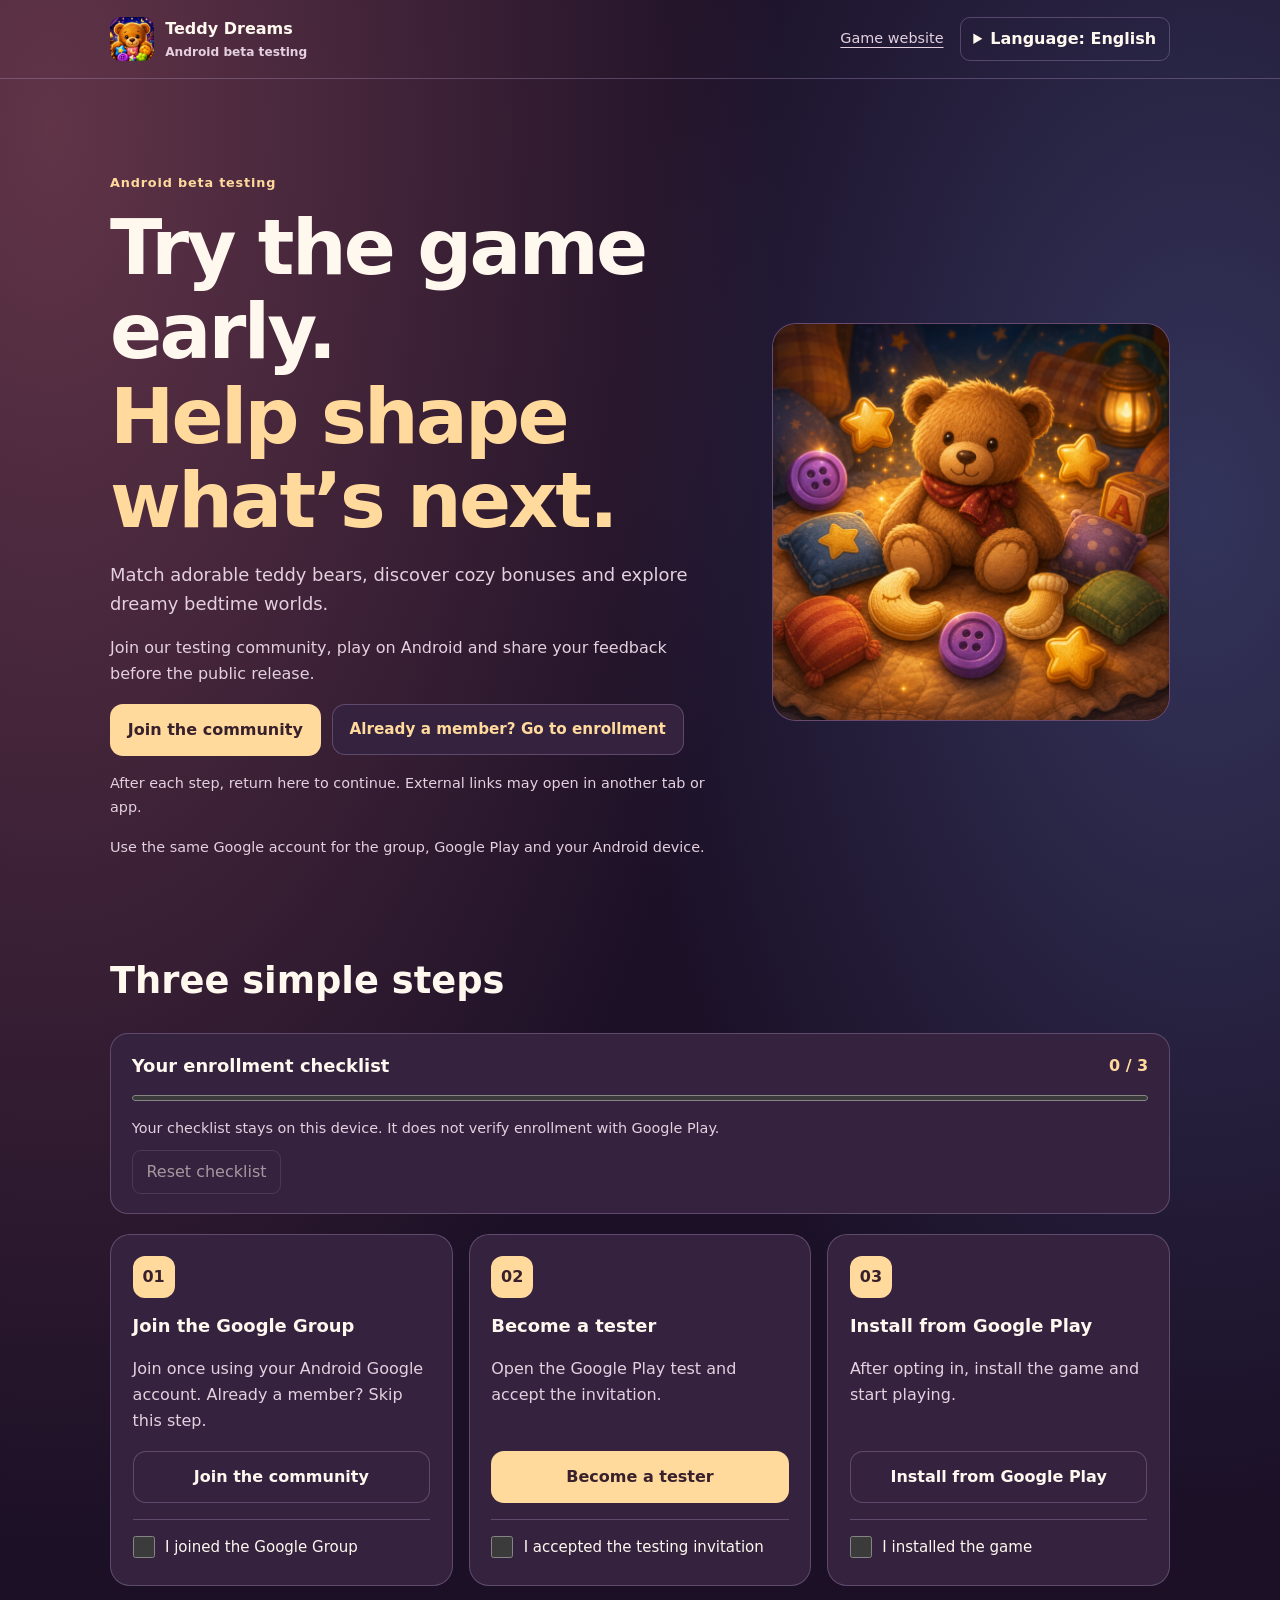
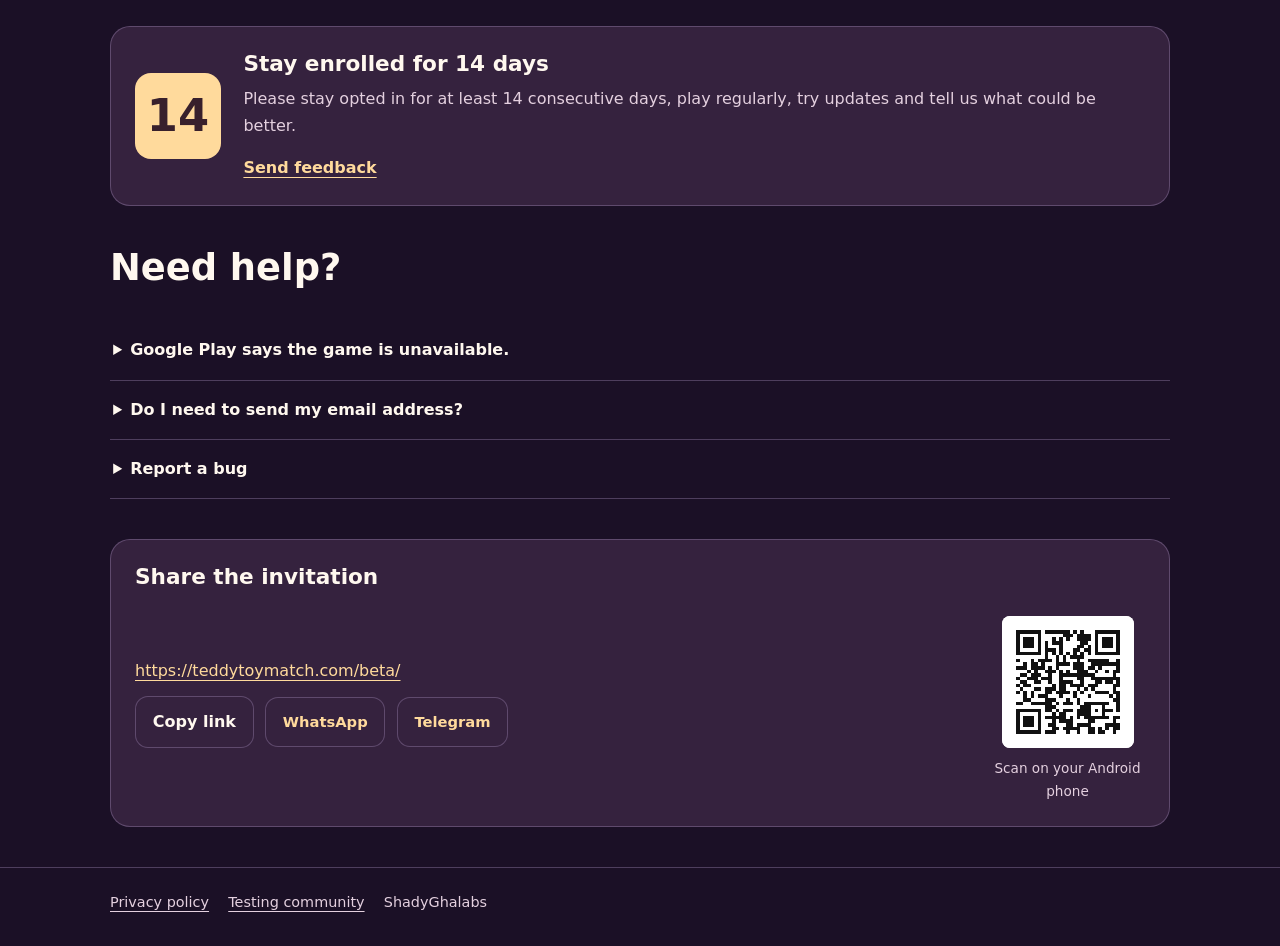
==== commit c01144f1: "Streamline beta invitations with private progress and easy sharing" ====
--- a/beta/index.html
+++ b/beta/index.html
@@ -16,14 +16,14 @@
 <meta property="og:type" content="website"><meta property="og:title" content="Teddy Dreams — Android beta testing"><meta property="og:description" content="Match adorable teddy bears, discover cozy bonuses and explore dreamy bedtime worlds."><meta property="og:url" content="https://teddytoymatch.com/beta/"><meta property="og:image" content="https://teddytoymatch.com/assets/game/teddy-puzzle-art.png">
 <link rel="icon" href="/assets/game/app-icon.png"><link rel="stylesheet" href="/beta/beta.css"><script src="/beta/locale.js" defer></script>
 </head>
-<body class="teddy">
+<body class="teddy" data-beta-app="com.tendonlife.teddybear">
 <a class="skip" href="#main-content">Skip to content</a>
 <header><div class="shell header"><a class="brand" href="/"><img src="/assets/game/app-icon.png" alt="" width="44" height="44"><span>Teddy Dreams<small>Android beta testing</small></span></a><div class="head-actions"><a href="/">Game website</a><details class="language"><summary>Language: English</summary><ul><li><a data-locale hreflang="en" lang="en" href="/beta/en/" aria-current="page">English</a></li><li><a data-locale hreflang="ar" lang="ar" href="/beta/ar/">العربية</a></li><li><a data-locale hreflang="de" lang="de" href="/beta/de/">Deutsch</a></li><li><a data-locale hreflang="es" lang="es" href="/beta/es/">Español</a></li><li><a data-locale hreflang="fr" lang="fr" href="/beta/fr/">Français</a></li><li><a data-locale hreflang="ja" lang="ja" href="/beta/ja/">日本語</a></li><li><a data-locale hreflang="pt-BR" lang="pt-BR" href="/beta/pt-BR/">Português (Brasil)</a></li><li><a data-locale hreflang="zh-Hans" lang="zh-Hans" href="/beta/zh-Hans/">简体中文</a></li></ul></details></div></div></header>
 <main class="shell" id="main-content">
-<section class="hero" aria-labelledby="hero-title"><div><p class="eyebrow">Android beta testing</p><h1 id="hero-title">Try the game early.<span>Help shape what’s next.</span></h1><p class="lead">Match adorable teddy bears, discover cozy bonuses and explore dreamy bedtime worlds.</p><p>Join our testing community, play on Android and share your feedback before the public release.</p><div class="hero-actions"><a class="action primary" href="https://groups.google.com/g/alpha-android-testers">Join the community</a><a class="member" href="#enroll">Already a member? Go to enrollment</a></div><p class="note">Use the same Google account for the group, Google Play and your Android device.</p></div><div class="art"><img src="/assets/game/teddy-puzzle-art.png" alt="" width="640" height="640"></div></section>
-<section id="enroll" aria-labelledby="steps-title"><h2 id="steps-title">Three simple steps</h2><ol class="steps"><li><span class="number" aria-hidden="true">01</span><h3>Join the Google Group</h3><p>Join once using your Android Google account. Already a member? Skip this step.</p><a class="action" href="https://groups.google.com/g/alpha-android-testers">Join the community</a></li><li><span class="number" aria-hidden="true">02</span><h3>Become a tester</h3><p>Open the Google Play test and accept the invitation.</p><a class="action primary" href="https://play.google.com/apps/testing/com.tendonlife.teddybear">Become a tester</a></li><li><span class="number" aria-hidden="true">03</span><h3>Install from Google Play</h3><p>After opting in, install the game and start playing.</p><a class="action" href="https://play.google.com/store/apps/details?id=com.tendonlife.teddybear">Install from Google Play</a></li></ol></section>
+<section class="hero" aria-labelledby="hero-title"><div><p class="eyebrow">Android beta testing</p><h1 id="hero-title">Try the game early.<span>Help shape what’s next.</span></h1><p class="lead">Match adorable teddy bears, discover cozy bonuses and explore dreamy bedtime worlds.</p><p>Join our testing community, play on Android and share your feedback before the public release.</p><div class="hero-actions"><a class="action primary" href="https://groups.google.com/g/alpha-android-testers" target="_blank" rel="noopener noreferrer">Join the community</a><a class="action member" href="https://play.google.com/apps/testing/com.tendonlife.teddybear" target="_blank" rel="noopener noreferrer">Already a member? Go to enrollment</a></div><p class="note" id="return-note">After each step, return here to continue. External links may open in another tab or app.</p><p class="note">Use the same Google account for the group, Google Play and your Android device.</p></div><div class="art"><img src="/assets/game/teddy-puzzle-art.png" alt="" width="640" height="640"></div></section>
+<section id="enroll" aria-labelledby="steps-title"><h2 id="steps-title">Three simple steps</h2><div class="check-panel" data-checklist hidden><div class="check-head"><h3 id="check-title">Your enrollment checklist</h3><span data-count role="status" aria-live="polite" dir="ltr">0 / 3</span></div><progress data-progress value="0" max="3" aria-labelledby="check-title"></progress><p>Your checklist stays on this device. It does not verify enrollment with Google Play.</p><button class="reset" data-reset type="button">Reset checklist</button></div><ol class="steps" aria-describedby="return-note"><li><span class="number" aria-hidden="true">01</span><h3>Join the Google Group</h3><p>Join once using your Android Google account. Already a member? Skip this step.</p><a class="action" href="https://groups.google.com/g/alpha-android-testers" target="_blank" rel="noopener noreferrer">Join the community</a><label class="check-step" hidden><input type="checkbox" data-step="group"><span>I joined the Google Group</span></label></li><li><span class="number" aria-hidden="true">02</span><h3>Become a tester</h3><p>Open the Google Play test and accept the invitation.</p><a class="action primary" href="https://play.google.com/apps/testing/com.tendonlife.teddybear" target="_blank" rel="noopener noreferrer">Become a tester</a><label class="check-step" hidden><input type="checkbox" data-step="test"><span>I accepted the testing invitation</span></label></li><li><span class="number" aria-hidden="true">03</span><h3>Install from Google Play</h3><p>After opting in, install the game and start playing.</p><a class="action" href="https://play.google.com/store/apps/details?id=com.tendonlife.teddybear" target="_blank" rel="noopener noreferrer">Install from Google Play</a><label class="check-step" hidden><input type="checkbox" data-step="install"><span>I installed the game</span></label></li></ol></section>
 <section class="commit" aria-labelledby="commit-title"><span class="calendar" aria-hidden="true">14</span><div><h2 id="commit-title">Stay enrolled for 14 days</h2><p>Please stay opted in for at least 14 consecutive days, play regularly, try updates and tell us what could be better.</p><a class="feedback" href="mailto:Feedback@teddytoymatch.com">Send feedback</a></div></section>
 <section class="faq" aria-labelledby="faq-title"><h2 id="faq-title">Need help?</h2><details><summary>Google Play says the game is unavailable.</summary><p>Check your group membership and Google account, then opt in again. Availability depends on the active release, country and device.</p></details><details><summary>Do I need to send my email address?</summary><p>No. Google Groups and Google Play manage enrollment. This website does not collect emails.</p></details><details><summary>Report a bug</summary><p>Include your device model, Android version and what happened. Do not include private account or payment information. <a class="feedback" href="mailto:Feedback@teddytoymatch.com">Send feedback</a></p></details></section>
-<section class="share" aria-labelledby="share-title"><h2 id="share-title">Share the invitation</h2><div class="share-actions"><a data-share href="https://teddytoymatch.com/beta/" dir="ltr">https://teddytoymatch.com/beta/</a><button class="action" type="button" data-copy data-copied="Link copied!" data-failure="Please copy the visible link manually." hidden>Copy link</button><span data-status class="copy-status" role="status" aria-live="polite"></span></div></section>
-</main><footer><div class="shell footer"><a href="/privacy.html">Privacy policy</a><a href="https://groups.google.com/g/alpha-android-testers">Testing community</a><span>ShadyGhalabs</span></div></footer>
+<section class="share" aria-labelledby="share-title"><h2 id="share-title">Share the invitation</h2><div class="share-actions"><a data-share href="https://teddytoymatch.com/beta/" dir="ltr">https://teddytoymatch.com/beta/</a><button class="action" type="button" data-copy data-copied="Link copied!" data-failure="Please copy the visible link manually." hidden>Copy link</button><button class="action primary" type="button" data-native-share hidden>Share the invitation</button><a class="action share-service" href="https://wa.me/?text=https%3A%2F%2Fteddytoymatch.com%2Fbeta%2F" target="_blank" rel="noopener noreferrer" aria-label="Share the invitation · WhatsApp">WhatsApp</a><a class="action share-service" href="https://t.me/share/url?url=https%3A%2F%2Fteddytoymatch.com%2Fbeta%2F" target="_blank" rel="noopener noreferrer" aria-label="Share the invitation · Telegram">Telegram</a><span data-status class="copy-status" role="status" aria-live="polite"></span></div><figure class="invite-qr"><img src="/beta/invite-qr.svg" width="132" height="132" alt="" loading="lazy"><figcaption>Scan on your Android phone</figcaption></figure></section>
+</main><footer><div class="shell footer"><a href="/privacy.html">Privacy policy</a><a href="https://groups.google.com/g/alpha-android-testers" target="_blank" rel="noopener noreferrer">Testing community</a><span>ShadyGhalabs</span></div></footer>
 </body></html>
--- a/beta/beta.css
+++ b/beta/beta.css
@@ -10,3 +10,38 @@
 .art{position:relative;min-height:250px;aspect-ratio:1;display:grid;place-items:center;border:1px solid var(--line);border-radius:24px;background:radial-gradient(ellipse at center,#a35bd979,transparent 70%),linear-gradient(140deg,#362258,#182a4d);overflow:hidden}.art img{width:54%;height:auto;border-radius:24%;box-shadow:0 18px 50px #08031199}.art::after{content:"✦";position:absolute;inset-block-start:13%;inset-inline-end:13%;color:#ffe9b5;font-size:2rem}.teddy .art{background:#42233f}.teddy .art img{width:100%;height:100%;object-fit:cover;border-radius:0}.teddy .art::after{display:none}
 section{margin-block-end:2.5rem}.steps{display:grid;grid-template-columns:repeat(3,minmax(0,1fr));gap:1rem;list-style:none;padding:0}.steps li{display:flex;flex-direction:column;background:var(--panel);border:1px solid var(--line);border-radius:20px;padding:1.35rem;min-width:0}.number{display:grid;place-items:center;width:42px;height:42px;border-radius:12px;background:var(--accent);color:var(--accentText);font-weight:800;margin-bottom:1rem}.steps .action{margin-top:auto}.commit,.share{display:flex;align-items:center;gap:1.4rem;padding:1.5rem;background:var(--panel);border:1px solid var(--line);border-radius:20px}.commit h2,.share h2{font-size:1.35rem;margin-bottom:.6rem}.calendar{display:grid;place-items:center;flex:0 0 86px;height:86px;font-size:2.8rem;font-weight:800;background:var(--accent);color:var(--accentText);border-radius:16px}.feedback{font-weight:750;color:var(--accent)}.faq details{border-bottom:1px solid var(--line)}.faq summary{cursor:pointer;padding:1rem .2rem;font-weight:700;min-height:48px}.faq details p{padding:0 .2rem .7rem}.share{justify-content:space-between;flex-wrap:wrap}.share-actions{display:flex;flex-wrap:wrap;gap:.7rem;align-items:center;max-width:100%}.share-actions a{overflow-wrap:anywhere;color:var(--accent)}.copy-status{font-size:.9rem;color:var(--muted);flex-basis:100%}footer{border-top:1px solid var(--line);padding:1.4rem 0 2rem}.footer{display:flex;gap:1.2rem;flex-wrap:wrap;font-size:.9rem;color:var(--muted)}
 @media(max-width:760px){.hero,.steps{grid-template-columns:1fr}.hero{padding-top:2.5rem}.art{max-width:470px;min-height:0}.hero-actions{display:grid}.head-actions{gap:.7rem}.language ul{max-width:calc(100vw - 32px)}}@media(max-width:420px){.shell{width:calc(100% - 32px)}.commit{align-items:flex-start;flex-direction:column}.calendar{flex:none;width:76px;height:76px}.language ul{inset-inline-start:0;inset-inline-end:auto}}@media(prefers-reduced-motion:reduce){html{scroll-behavior:auto}}
+
+/* Invitation UX: real links stay usable without scripting; checkboxes are opt-in. */
+.hero-actions .member { font-size:.95rem; }
+.hero .note + .note { margin-top:.4rem; }
+.check-panel { padding:1.15rem 1.3rem; background:var(--panel); border:1px solid var(--line); border-radius:18px; margin-block:1.25rem; }
+.check-head { display:flex; align-items:center; justify-content:space-between; gap:1rem; }
+.check-head h3 { margin:0; }
+.check-head [data-count] { font-weight:800; color:var(--accent); white-space:nowrap; }
+.check-panel progress { display:block; width:100%; height:12px; margin: .8rem 0; accent-color:var(--accent); }
+.check-panel p { font-size:.9rem; margin:.6rem 0; }
+.reset { color:var(--text); background:transparent; border:1px solid var(--line); border-radius:9px; padding:.5rem .85rem; min-height:44px; cursor:pointer; }
+.reset:disabled { opacity:.55; cursor:default; }
+.check-step { display:flex; align-items:flex-start; gap:.65rem; margin-block-start:1rem; border-top:1px solid var(--line); padding-block-start:.9rem; min-height:44px; font-size:.94rem; cursor:pointer; }
+.check-step input { flex:none; width:22px; height:22px; margin:.12rem 0 0; accent-color:var(--accent); }
+.check-step input:focus-visible { outline:3px solid #ffd98c; outline-offset:4px; }
+.steps .step-complete { border-color:var(--accent); }
+.share { display:grid; grid-template-columns:minmax(0,1fr) auto; gap:1rem; }
+.share h2 { grid-column:1/-1; }
+.share-actions { min-width:0; }
+.share-actions [data-share] { flex-basis:100%; }
+.share-service { font-size:.92rem; }
+.invite-qr { margin:0; max-width:155px; text-align:center; color:var(--muted); font-size:.85rem; }
+.invite-qr img { display:block; margin:0 auto .6rem; width:132px; height:132px; border-radius:8px; background:#fff; image-rendering:pixelated; }
+.hero-actions .action { min-width:0; }
+@media(max-width:760px) {
+  .hero { padding:2rem 0 1rem; gap:1rem; margin-block-end:1.25rem; }
+  .hero h1 { font-size:clamp(2.35rem,9vw,3.3rem); }
+  .hero .art { aspect-ratio:16/6; width:100%; max-width:none; min-height:110px; max-height:170px; }
+  .ink .hero .art img { width:auto; height:min(115px,80%); max-width:90%; object-fit:contain; }
+  .teddy .hero .art img { object-position:center 45%; }
+  .share { grid-template-columns:minmax(0,1fr); }
+  .share h2 { grid-column:auto; }
+  .share-actions .action { flex:1 1 120px; }
+  .invite-qr { justify-self:center; }
+}
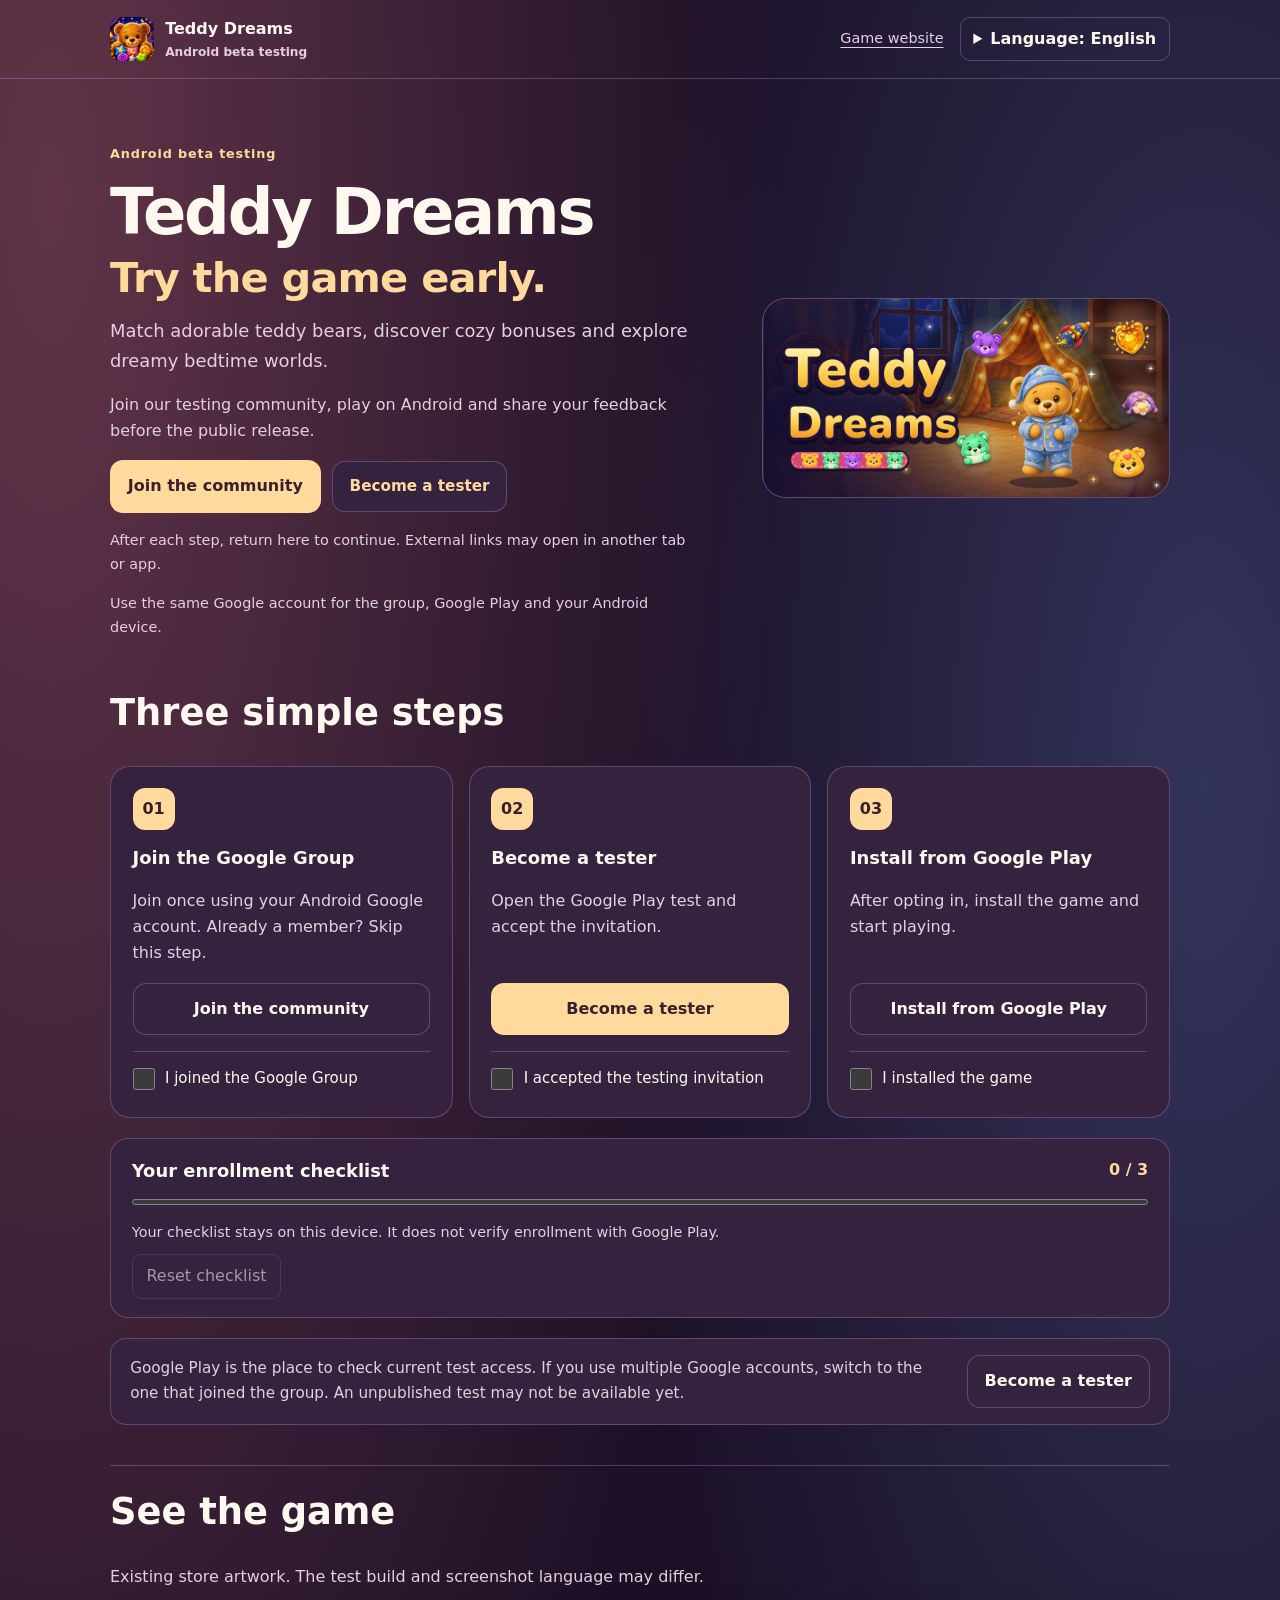
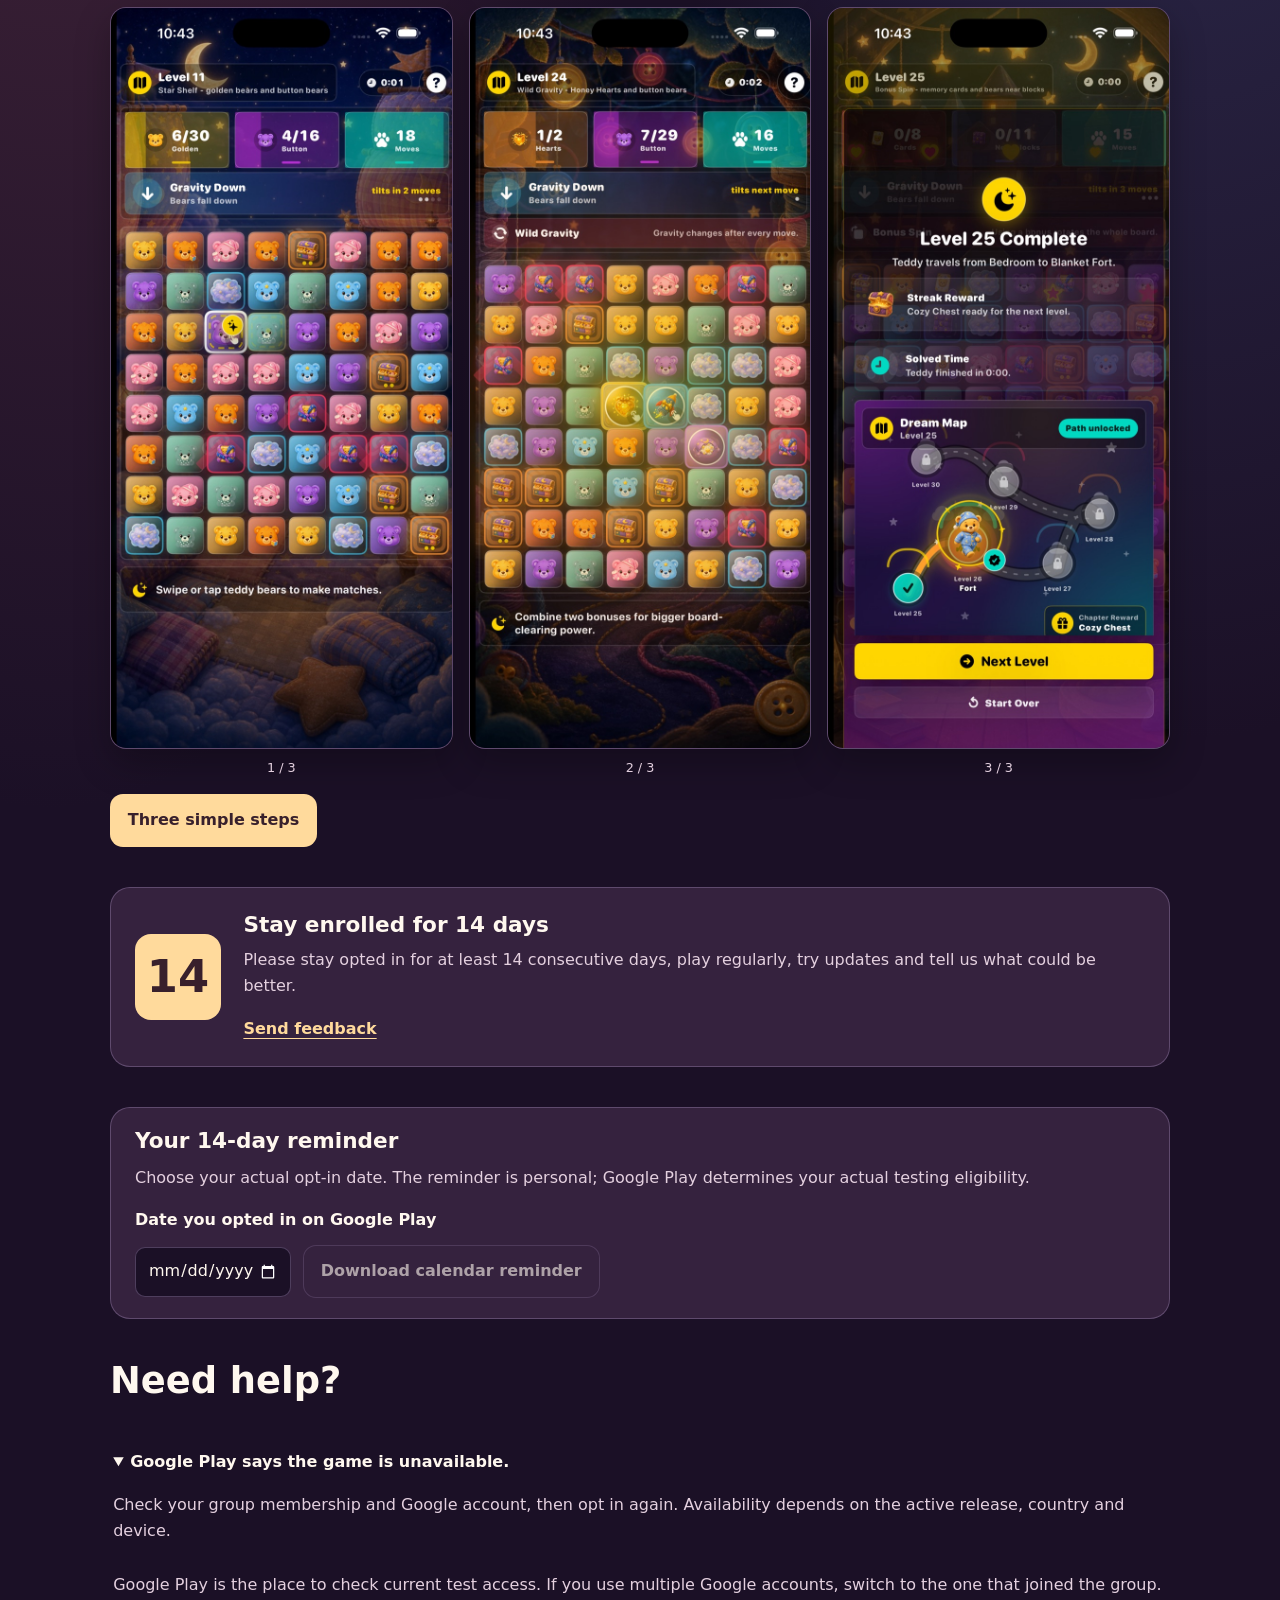
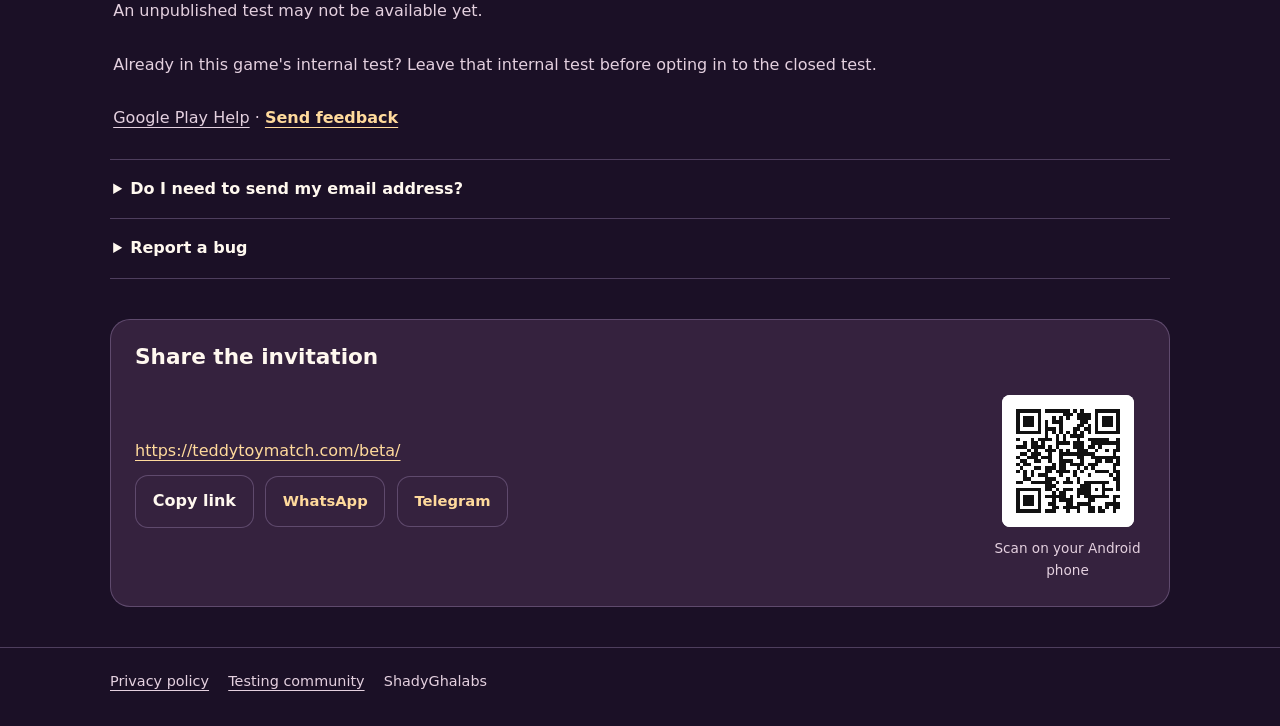
==== commit ec60ead4: "Prioritize Google Play beta enrollment and add authentic store previews" ====
--- a/beta/index.html
+++ b/beta/index.html
@@ -13,17 +13,19 @@
 <link rel="alternate" hreflang="pt-BR" href="https://teddytoymatch.com/beta/pt-BR/">
 <link rel="alternate" hreflang="zh-Hans" href="https://teddytoymatch.com/beta/zh-Hans/">
 <link rel="alternate" hreflang="x-default" href="https://teddytoymatch.com/beta/">
-<meta property="og:type" content="website"><meta property="og:title" content="Teddy Dreams — Android beta testing"><meta property="og:description" content="Match adorable teddy bears, discover cozy bonuses and explore dreamy bedtime worlds."><meta property="og:url" content="https://teddytoymatch.com/beta/"><meta property="og:image" content="https://teddytoymatch.com/assets/game/teddy-puzzle-art.png">
-<link rel="icon" href="/assets/game/app-icon.png"><link rel="stylesheet" href="/beta/beta.css"><script src="/beta/locale.js" defer></script>
+<meta property="og:type" content="website"><meta property="og:title" content="Teddy Dreams — Android beta testing"><meta property="og:description" content="Match adorable teddy bears, discover cozy bonuses and explore dreamy bedtime worlds."><meta property="og:url" content="https://teddytoymatch.com/beta/"><meta property="og:image" content="https://teddytoymatch.com/beta/store/feature.png"><meta property="og:image:width" content="1024"><meta property="og:image:height" content="500"><meta name="twitter:card" content="summary_large_image">
+<link rel="icon" href="/assets/game/app-icon.png"><link rel="stylesheet" href="/beta/beta.css"><link rel="stylesheet" href="/beta/funnel.css"><script src="/beta/locale.js" defer></script><script src="/beta/funnel.js" defer></script>
 </head>
 <body class="teddy" data-beta-app="com.tendonlife.teddybear">
 <a class="skip" href="#main-content">Skip to content</a>
 <header><div class="shell header"><a class="brand" href="/"><img src="/assets/game/app-icon.png" alt="" width="44" height="44"><span>Teddy Dreams<small>Android beta testing</small></span></a><div class="head-actions"><a href="/">Game website</a><details class="language"><summary>Language: English</summary><ul><li><a data-locale hreflang="en" lang="en" href="/beta/en/" aria-current="page">English</a></li><li><a data-locale hreflang="ar" lang="ar" href="/beta/ar/">العربية</a></li><li><a data-locale hreflang="de" lang="de" href="/beta/de/">Deutsch</a></li><li><a data-locale hreflang="es" lang="es" href="/beta/es/">Español</a></li><li><a data-locale hreflang="fr" lang="fr" href="/beta/fr/">Français</a></li><li><a data-locale hreflang="ja" lang="ja" href="/beta/ja/">日本語</a></li><li><a data-locale hreflang="pt-BR" lang="pt-BR" href="/beta/pt-BR/">Português (Brasil)</a></li><li><a data-locale hreflang="zh-Hans" lang="zh-Hans" href="/beta/zh-Hans/">简体中文</a></li></ul></details></div></div></header>
 <main class="shell" id="main-content">
-<section class="hero" aria-labelledby="hero-title"><div><p class="eyebrow">Android beta testing</p><h1 id="hero-title">Try the game early.<span>Help shape what’s next.</span></h1><p class="lead">Match adorable teddy bears, discover cozy bonuses and explore dreamy bedtime worlds.</p><p>Join our testing community, play on Android and share your feedback before the public release.</p><div class="hero-actions"><a class="action primary" href="https://groups.google.com/g/alpha-android-testers" target="_blank" rel="noopener noreferrer">Join the community</a><a class="action member" href="https://play.google.com/apps/testing/com.tendonlife.teddybear" target="_blank" rel="noopener noreferrer">Already a member? Go to enrollment</a></div><p class="note" id="return-note">After each step, return here to continue. External links may open in another tab or app.</p><p class="note">Use the same Google account for the group, Google Play and your Android device.</p></div><div class="art"><img src="/assets/game/teddy-puzzle-art.png" alt="" width="640" height="640"></div></section>
-<section id="enroll" aria-labelledby="steps-title"><h2 id="steps-title">Three simple steps</h2><div class="check-panel" data-checklist hidden><div class="check-head"><h3 id="check-title">Your enrollment checklist</h3><span data-count role="status" aria-live="polite" dir="ltr">0 / 3</span></div><progress data-progress value="0" max="3" aria-labelledby="check-title"></progress><p>Your checklist stays on this device. It does not verify enrollment with Google Play.</p><button class="reset" data-reset type="button">Reset checklist</button></div><ol class="steps" aria-describedby="return-note"><li><span class="number" aria-hidden="true">01</span><h3>Join the Google Group</h3><p>Join once using your Android Google account. Already a member? Skip this step.</p><a class="action" href="https://groups.google.com/g/alpha-android-testers" target="_blank" rel="noopener noreferrer">Join the community</a><label class="check-step" hidden><input type="checkbox" data-step="group"><span>I joined the Google Group</span></label></li><li><span class="number" aria-hidden="true">02</span><h3>Become a tester</h3><p>Open the Google Play test and accept the invitation.</p><a class="action primary" href="https://play.google.com/apps/testing/com.tendonlife.teddybear" target="_blank" rel="noopener noreferrer">Become a tester</a><label class="check-step" hidden><input type="checkbox" data-step="test"><span>I accepted the testing invitation</span></label></li><li><span class="number" aria-hidden="true">03</span><h3>Install from Google Play</h3><p>After opting in, install the game and start playing.</p><a class="action" href="https://play.google.com/store/apps/details?id=com.tendonlife.teddybear" target="_blank" rel="noopener noreferrer">Install from Google Play</a><label class="check-step" hidden><input type="checkbox" data-step="install"><span>I installed the game</span></label></li></ol></section>
-<section class="commit" aria-labelledby="commit-title"><span class="calendar" aria-hidden="true">14</span><div><h2 id="commit-title">Stay enrolled for 14 days</h2><p>Please stay opted in for at least 14 consecutive days, play regularly, try updates and tell us what could be better.</p><a class="feedback" href="mailto:Feedback@teddytoymatch.com">Send feedback</a></div></section>
-<section class="faq" aria-labelledby="faq-title"><h2 id="faq-title">Need help?</h2><details><summary>Google Play says the game is unavailable.</summary><p>Check your group membership and Google account, then opt in again. Availability depends on the active release, country and device.</p></details><details><summary>Do I need to send my email address?</summary><p>No. Google Groups and Google Play manage enrollment. This website does not collect emails.</p></details><details><summary>Report a bug</summary><p>Include your device model, Android version and what happened. Do not include private account or payment information. <a class="feedback" href="mailto:Feedback@teddytoymatch.com">Send feedback</a></p></details></section>
+<section class="hero funnel-hero" aria-labelledby="hero-title"><div><p class="eyebrow">Android beta testing</p><h1 id="hero-title">Teddy Dreams<span>Try the game early.</span></h1><p class="lead">Match adorable teddy bears, discover cozy bonuses and explore dreamy bedtime worlds.</p><p>Join our testing community, play on Android and share your feedback before the public release.</p><div class="hero-actions"><a class="action primary" href="https://groups.google.com/g/alpha-android-testers" target="_blank" rel="noopener noreferrer" data-next-action>Join the community</a><a class="action member" href="https://play.google.com/apps/testing/com.tendonlife.teddybear" target="_blank" rel="noopener noreferrer">Become a tester</a></div><p class="note" id="return-note">After each step, return here to continue. External links may open in another tab or app.</p><p class="note">Use the same Google account for the group, Google Play and your Android device.</p></div><div class="art hero-graphic"><img src="/beta/store/feature.png" alt="" width="1024" height="500" fetchpriority="high"></div></section>
+<section id="enroll" class="enroll" aria-labelledby="steps-title"><h2 id="steps-title">Three simple steps</h2><ol class="steps" aria-describedby="return-note"><li id="step-group"><span class="number" aria-hidden="true">01</span><h3>Join the Google Group</h3><p>Join once using your Android Google account. Already a member? Skip this step.</p><a class="action " href="https://groups.google.com/g/alpha-android-testers" target="_blank" rel="noopener noreferrer" data-next-target="group">Join the community</a><label class="check-step" hidden><input type="checkbox" data-step="group"><span>I joined the Google Group</span></label></li><li id="step-test"><span class="number" aria-hidden="true">02</span><h3>Become a tester</h3><p>Open the Google Play test and accept the invitation.</p><a class="action primary" href="https://play.google.com/apps/testing/com.tendonlife.teddybear" target="_blank" rel="noopener noreferrer" data-next-target="test">Become a tester</a><label class="check-step" hidden><input type="checkbox" data-step="test"><span>I accepted the testing invitation</span></label></li><li id="step-install"><span class="number" aria-hidden="true">03</span><h3>Install from Google Play</h3><p>After opting in, install the game and start playing.</p><a class="action " href="https://play.google.com/store/apps/details?id=com.tendonlife.teddybear" target="_blank" rel="noopener noreferrer" data-next-target="install">Install from Google Play</a><label class="check-step" hidden><input type="checkbox" data-step="install"><span>I installed the game</span></label></li></ol><div class="check-panel" data-checklist hidden><div class="check-head"><h3 id="check-title">Your enrollment checklist</h3><span data-count role="status" aria-live="polite" dir="ltr">0 / 3</span></div><progress data-progress value="0" max="3" aria-labelledby="check-title"></progress><p>Your checklist stays on this device. It does not verify enrollment with Google Play.</p><button class="reset" data-reset type="button">Reset checklist</button></div><div class="access-note"><p>Google Play is the place to check current test access. If you use multiple Google accounts, switch to the one that joined the group. An unpublished test may not be available yet.</p><a class="action" href="https://play.google.com/apps/testing/com.tendonlife.teddybear" target="_blank" rel="noopener noreferrer">Become a tester</a></div></section>
+<section class="previews" aria-labelledby="preview-title"><h2 id="preview-title">See the game</h2><p>Existing store artwork. The test build and screenshot language may differ.</p><div class="store-gallery"><figure class="store-shot"><img src="/assets/screenshots/app-store-web/01-gameplay.jpg" alt="Teddy match-three gameplay from the existing store artwork" lang="en" loading="lazy" decoding="async" width="360" height="780"><figcaption dir="ltr">1 / 3</figcaption></figure><figure class="store-shot"><img src="/assets/screenshots/app-store-web/02-bonus-combos.jpg" alt="Teddy bonus combos from the existing store artwork" lang="en" loading="lazy" decoding="async" width="360" height="780"><figcaption dir="ltr">2 / 3</figcaption></figure><figure class="store-shot"><img src="/assets/screenshots/app-store-web/04-dream-map.jpg" alt="Teddy dream map from the existing store artwork" lang="en" loading="lazy" decoding="async" width="360" height="780"><figcaption dir="ltr">3 / 3</figcaption></figure></div><a class="action primary" href="#enroll">Three simple steps</a></section>
+<section class="commit" aria-labelledby="commit-title"><span class="calendar" aria-hidden="true">14</span><div><h2 id="commit-title">Stay enrolled for 14 days</h2><p>Please stay opted in for at least 14 consecutive days, play regularly, try updates and tell us what could be better.</p><a class="feedback" href="mailto:Feedback@teddytoymatch.com?subject=Teddy%20Dreams%20%E2%80%94%20Report%20a%20bug&amp;body=Device%20and%20Android%20version%3A%0ASteps%20to%20reproduce%3A%0AWhat%20happened%3A%0AWhat%20you%20expected%3A%0AOther%20feedback%3A%0A" data-feedback-link>Send feedback</a></div></section>
+<section class="reminder" data-reminder hidden aria-labelledby="reminder-title"><h2 id="reminder-title">Your 14-day reminder</h2><p>Choose your actual opt-in date. The reminder is personal; Google Play determines your actual testing eligibility.</p><div class="reminder-controls"><label for="opt-in-date">Date you opted in on Google Play</label><input id="opt-in-date" type="date" data-opt-date><button class="action" type="button" data-reminder-download data-event-title="Teddy Dreams — Stay enrolled for 14 days" data-event-note="Choose your actual opt-in date. The reminder is personal; Google Play determines your actual testing eligibility." disabled>Download calendar reminder</button></div></section>
+<section class="faq" aria-labelledby="faq-title"><h2 id="faq-title">Need help?</h2><details open><summary>Google Play says the game is unavailable.</summary><p>Check your group membership and Google account, then opt in again. Availability depends on the active release, country and device.</p><p>Google Play is the place to check current test access. If you use multiple Google accounts, switch to the one that joined the group. An unpublished test may not be available yet.</p><p>Already in this game&#39;s internal test? Leave that internal test before opting in to the closed test.</p><p><a href="https://support.google.com/googleplay/android-developer/answer/9845334" target="_blank" rel="noopener noreferrer">Google Play Help</a> · <a class="feedback" href="mailto:Feedback@teddytoymatch.com?subject=Teddy%20Dreams%20%E2%80%94%20Report%20a%20bug&amp;body=Device%20and%20Android%20version%3A%0ASteps%20to%20reproduce%3A%0AWhat%20happened%3A%0AWhat%20you%20expected%3A%0AOther%20feedback%3A%0A">Send feedback</a></p></details><details><summary>Do I need to send my email address?</summary><p>No. Google Groups and Google Play manage enrollment. This website does not collect emails.</p></details><details><summary>Report a bug</summary><p>Include your device model, Android version and what happened. Do not include private account or payment information. <a class="feedback" href="mailto:Feedback@teddytoymatch.com?subject=Teddy%20Dreams%20%E2%80%94%20Report%20a%20bug&amp;body=Device%20and%20Android%20version%3A%0ASteps%20to%20reproduce%3A%0AWhat%20happened%3A%0AWhat%20you%20expected%3A%0AOther%20feedback%3A%0A">Send feedback</a></p></details></section>
 <section class="share" aria-labelledby="share-title"><h2 id="share-title">Share the invitation</h2><div class="share-actions"><a data-share href="https://teddytoymatch.com/beta/" dir="ltr">https://teddytoymatch.com/beta/</a><button class="action" type="button" data-copy data-copied="Link copied!" data-failure="Please copy the visible link manually." hidden>Copy link</button><button class="action primary" type="button" data-native-share hidden>Share the invitation</button><a class="action share-service" href="https://wa.me/?text=https%3A%2F%2Fteddytoymatch.com%2Fbeta%2F" target="_blank" rel="noopener noreferrer" aria-label="Share the invitation · WhatsApp">WhatsApp</a><a class="action share-service" href="https://t.me/share/url?url=https%3A%2F%2Fteddytoymatch.com%2Fbeta%2F" target="_blank" rel="noopener noreferrer" aria-label="Share the invitation · Telegram">Telegram</a><span data-status class="copy-status" role="status" aria-live="polite"></span></div><figure class="invite-qr"><img src="/beta/invite-qr.svg" width="132" height="132" alt="" loading="lazy"><figcaption>Scan on your Android phone</figcaption></figure></section>
 </main><footer><div class="shell footer"><a href="/privacy.html">Privacy policy</a><a href="https://groups.google.com/g/alpha-android-testers" target="_blank" rel="noopener noreferrer">Testing community</a><span>ShadyGhalabs</span></div></footer>
 </body></html>
--- a/beta/funnel.css
+++ b/beta/funnel.css
@@ -0,0 +1,31 @@
+/* Enrollment-first layout. Loaded after the existing theme. */
+.funnel-hero{padding-block:clamp(2rem,5vw,3.8rem) 1.2rem;margin-block-end:1rem;grid-template-columns:minmax(0,1.18fr) minmax(0,.82fr)}
+.funnel-hero h1{font-size:clamp(2.45rem,5vw,4.1rem)}
+.funnel-hero h1 span{font-size:.65em;margin-top:.45rem;letter-spacing:-.02em}
+.funnel-hero .hero-graphic{aspect-ratio:1024/500;display:block;min-height:0;max-height:none;max-width:none;background:var(--panel)}
+.ink .funnel-hero .hero-graphic img,.teddy .funnel-hero .hero-graphic img{width:100%;height:100%;max-width:none;border-radius:0;object-fit:contain;box-shadow:none}
+.funnel-hero .hero-graphic::after{display:none}
+.enroll{scroll-margin-top:1rem}.enroll .steps{margin-top:1rem}.enroll .steps .action{width:100%}
+.access-note{padding:1rem 1.2rem;border:1px solid var(--line);border-radius:16px;background:var(--panel);display:flex;gap:1rem;align-items:center;flex-wrap:wrap}
+.access-note p{flex:1 1 360px;margin:0;font-size:.95rem}
+.previews{border-top:1px solid var(--line);padding-top:1.5rem}
+.store-gallery{display:grid;grid-template-columns:repeat(3,minmax(0,1fr));gap:1rem;margin-bottom:1rem;align-items:start}
+.store-shot{margin:0;min-width:0;text-align:center}
+.store-shot img{display:block;width:100%;height:auto;aspect-ratio:9/19.5;object-fit:contain;background:var(--panel);border:1px solid var(--line);border-radius:16px;box-shadow:0 14px 35px #0004}
+.store-shot figcaption{font-size:.8rem;color:var(--muted);margin-top:.5rem}
+.reminder{padding:1.25rem 1.5rem;background:var(--panel);border:1px solid var(--line);border-radius:20px}
+.reminder h2{font-size:1.35rem;margin-bottom:.65rem}
+.reminder-controls{display:flex;flex-wrap:wrap;align-items:center;gap:.75rem}
+.reminder-controls label{font-weight:650;flex-basis:100%}
+.reminder-controls input{min-height:50px;max-width:100%;font:inherit;padding:.5rem .75rem;color:var(--text);background:var(--bg);border:1px solid var(--line);border-radius:10px}
+.reminder-controls input:focus-visible{outline:3px solid #ffd98c;outline-offset:4px}
+.reminder-controls button:disabled{opacity:.6;cursor:default}
+@media(max-width:760px){
+.funnel-hero{display:block;padding-block:1.6rem .9rem}.funnel-hero .hero-graphic{margin-top:.9rem;max-height:120px;max-width:100%;aspect-ratio:auto}
+.funnel-hero .hero-graphic img{max-height:120px}.funnel-hero h1{font-size:clamp(2.3rem,8vw,3.1rem)}
+.funnel-hero .lead{font-size:1rem}.funnel-hero p{margin-bottom:.7rem}
+.enroll .steps{gap:.65rem}.enroll .steps li{padding:1.1rem}.enroll .steps h3{margin-bottom:.45rem}
+.store-gallery{grid-template-columns:none;grid-auto-flow:column;grid-auto-columns:70%;overflow-x:auto;scroll-snap-type:x proximity;padding-bottom:.6rem;overscroll-behavior-inline:contain}
+.store-shot{scroll-snap-align:start}.access-note .action{width:100%}.reminder-controls .action{width:100%}
+}
+@media(prefers-reduced-motion:reduce){html{scroll-behavior:auto}}
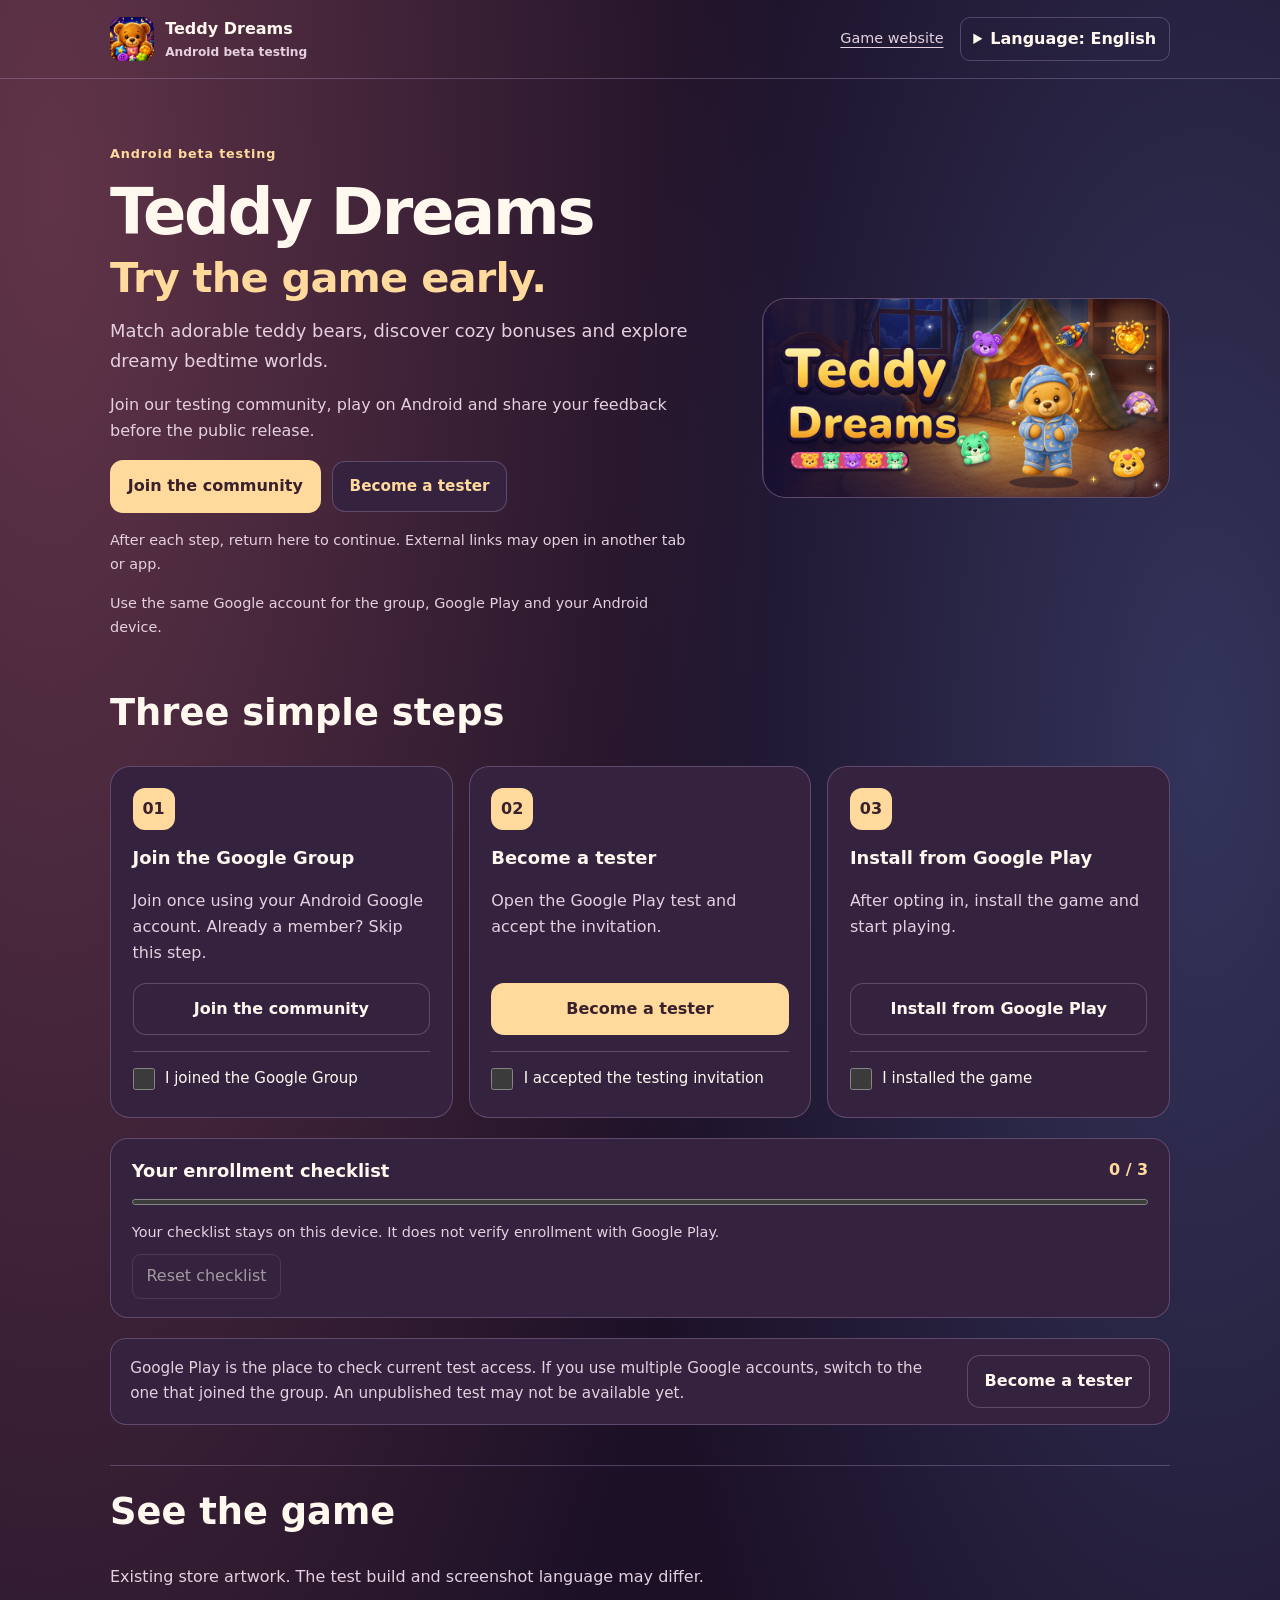
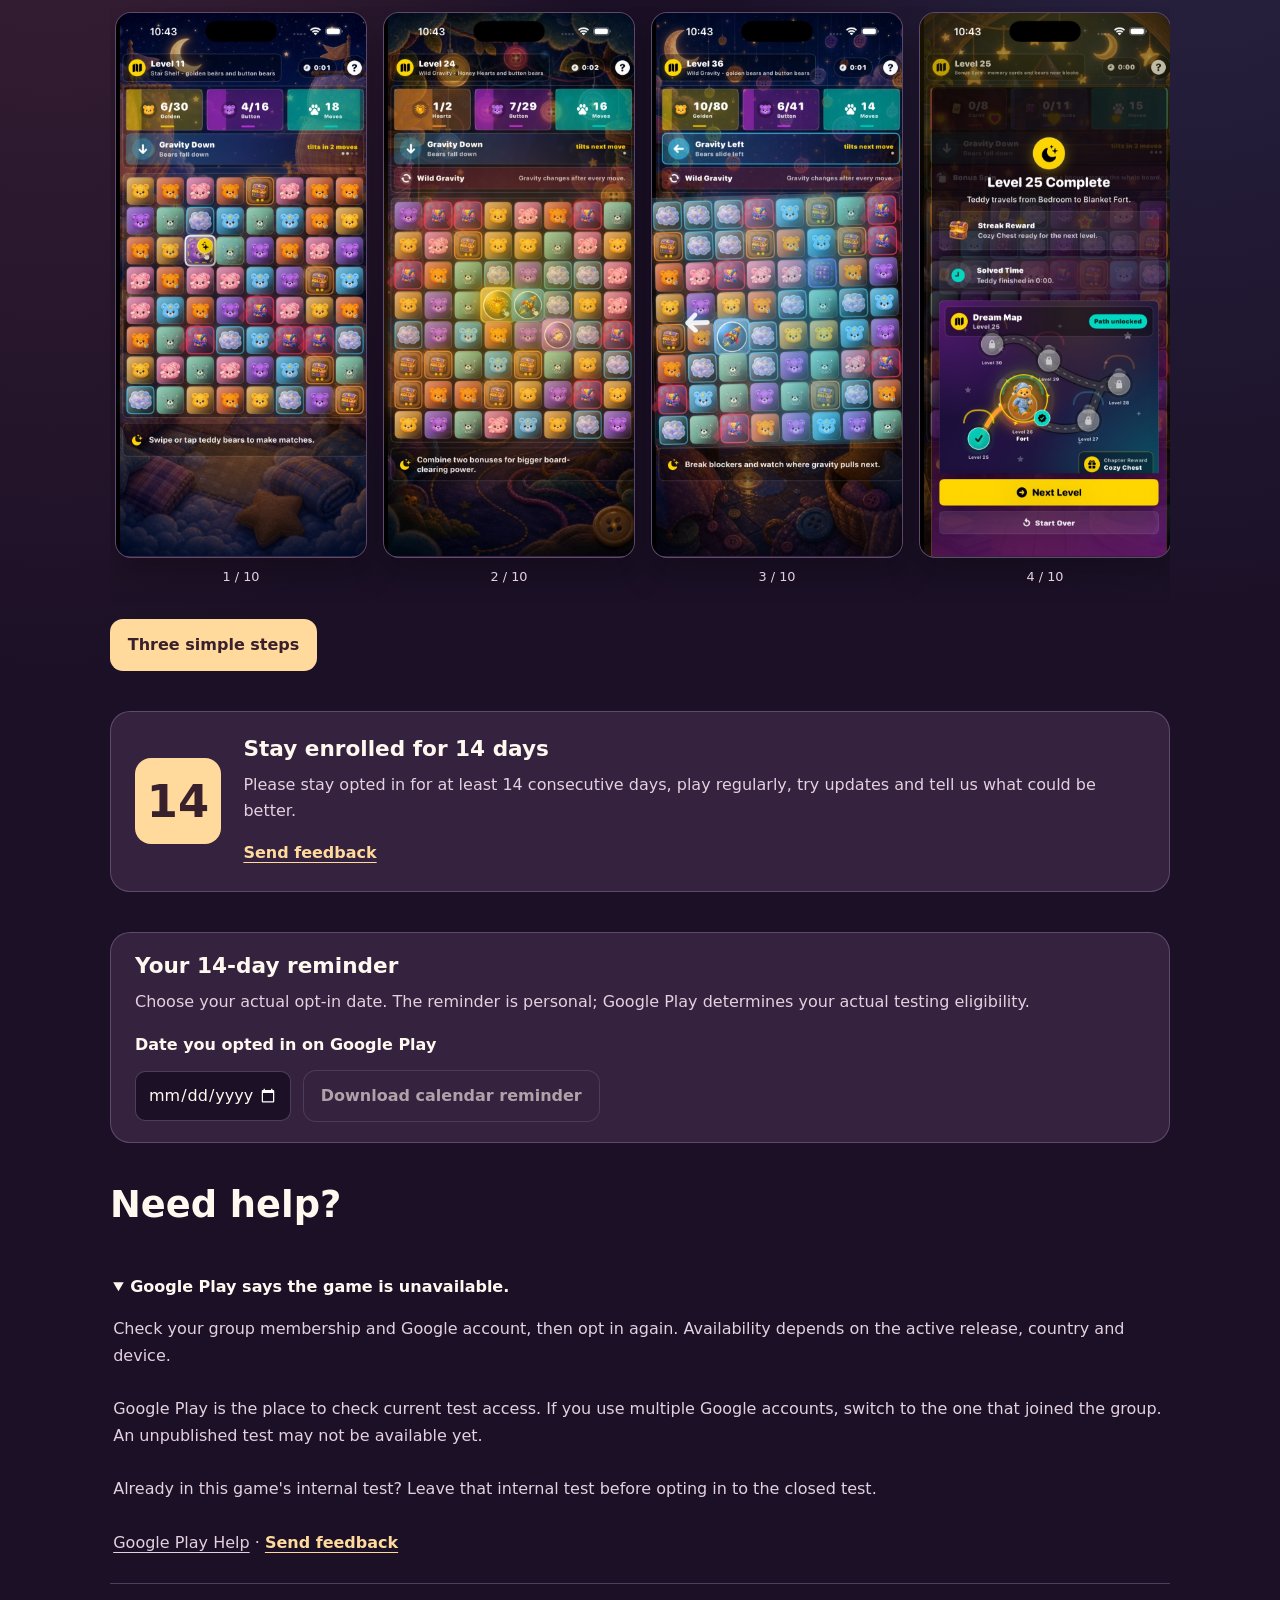
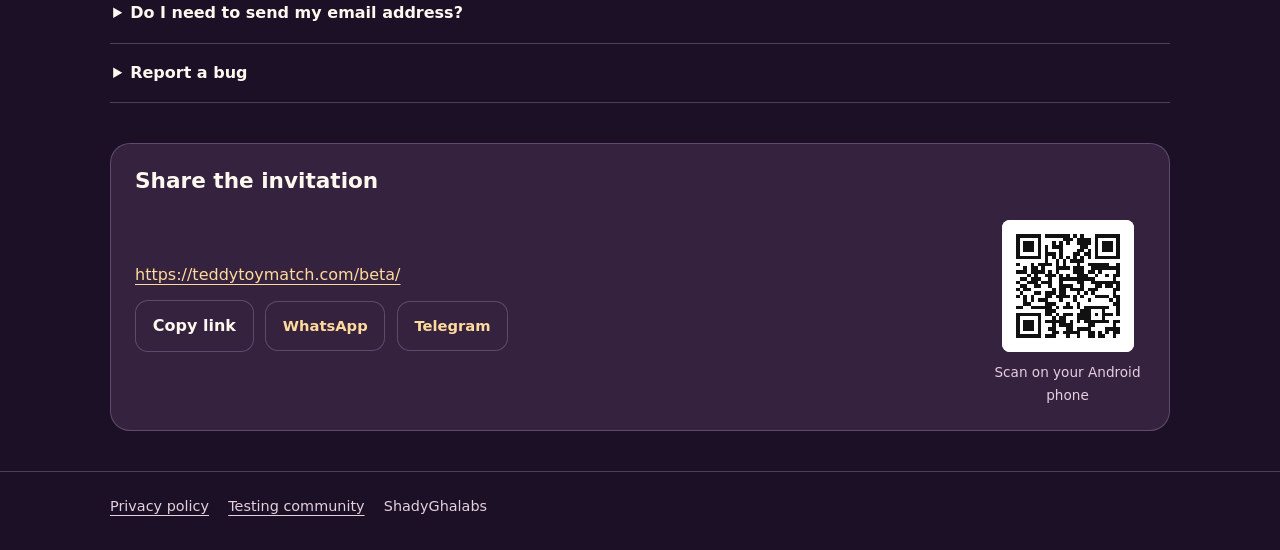
==== commit ba0d4de1: "Show all ten existing store screenshots on beta invitations" ====
--- a/beta/index.html
+++ b/beta/index.html
@@ -22,7 +22,7 @@
 <main class="shell" id="main-content">
 <section class="hero funnel-hero" aria-labelledby="hero-title"><div><p class="eyebrow">Android beta testing</p><h1 id="hero-title">Teddy Dreams<span>Try the game early.</span></h1><p class="lead">Match adorable teddy bears, discover cozy bonuses and explore dreamy bedtime worlds.</p><p>Join our testing community, play on Android and share your feedback before the public release.</p><div class="hero-actions"><a class="action primary" href="https://groups.google.com/g/alpha-android-testers" target="_blank" rel="noopener noreferrer" data-next-action>Join the community</a><a class="action member" href="https://play.google.com/apps/testing/com.tendonlife.teddybear" target="_blank" rel="noopener noreferrer">Become a tester</a></div><p class="note" id="return-note">After each step, return here to continue. External links may open in another tab or app.</p><p class="note">Use the same Google account for the group, Google Play and your Android device.</p></div><div class="art hero-graphic"><img src="/beta/store/feature.png" alt="" width="1024" height="500" fetchpriority="high"></div></section>
 <section id="enroll" class="enroll" aria-labelledby="steps-title"><h2 id="steps-title">Three simple steps</h2><ol class="steps" aria-describedby="return-note"><li id="step-group"><span class="number" aria-hidden="true">01</span><h3>Join the Google Group</h3><p>Join once using your Android Google account. Already a member? Skip this step.</p><a class="action " href="https://groups.google.com/g/alpha-android-testers" target="_blank" rel="noopener noreferrer" data-next-target="group">Join the community</a><label class="check-step" hidden><input type="checkbox" data-step="group"><span>I joined the Google Group</span></label></li><li id="step-test"><span class="number" aria-hidden="true">02</span><h3>Become a tester</h3><p>Open the Google Play test and accept the invitation.</p><a class="action primary" href="https://play.google.com/apps/testing/com.tendonlife.teddybear" target="_blank" rel="noopener noreferrer" data-next-target="test">Become a tester</a><label class="check-step" hidden><input type="checkbox" data-step="test"><span>I accepted the testing invitation</span></label></li><li id="step-install"><span class="number" aria-hidden="true">03</span><h3>Install from Google Play</h3><p>After opting in, install the game and start playing.</p><a class="action " href="https://play.google.com/store/apps/details?id=com.tendonlife.teddybear" target="_blank" rel="noopener noreferrer" data-next-target="install">Install from Google Play</a><label class="check-step" hidden><input type="checkbox" data-step="install"><span>I installed the game</span></label></li></ol><div class="check-panel" data-checklist hidden><div class="check-head"><h3 id="check-title">Your enrollment checklist</h3><span data-count role="status" aria-live="polite" dir="ltr">0 / 3</span></div><progress data-progress value="0" max="3" aria-labelledby="check-title"></progress><p>Your checklist stays on this device. It does not verify enrollment with Google Play.</p><button class="reset" data-reset type="button">Reset checklist</button></div><div class="access-note"><p>Google Play is the place to check current test access. If you use multiple Google accounts, switch to the one that joined the group. An unpublished test may not be available yet.</p><a class="action" href="https://play.google.com/apps/testing/com.tendonlife.teddybear" target="_blank" rel="noopener noreferrer">Become a tester</a></div></section>
-<section class="previews" aria-labelledby="preview-title"><h2 id="preview-title">See the game</h2><p>Existing store artwork. The test build and screenshot language may differ.</p><div class="store-gallery"><figure class="store-shot"><img src="/assets/screenshots/app-store-web/01-gameplay.jpg" alt="Teddy match-three gameplay from the existing store artwork" lang="en" loading="lazy" decoding="async" width="360" height="780"><figcaption dir="ltr">1 / 3</figcaption></figure><figure class="store-shot"><img src="/assets/screenshots/app-store-web/02-bonus-combos.jpg" alt="Teddy bonus combos from the existing store artwork" lang="en" loading="lazy" decoding="async" width="360" height="780"><figcaption dir="ltr">2 / 3</figcaption></figure><figure class="store-shot"><img src="/assets/screenshots/app-store-web/04-dream-map.jpg" alt="Teddy dream map from the existing store artwork" lang="en" loading="lazy" decoding="async" width="360" height="780"><figcaption dir="ltr">3 / 3</figcaption></figure></div><a class="action primary" href="#enroll">Three simple steps</a></section>
+<section class="previews" aria-labelledby="preview-title"><h2 id="preview-title">See the game</h2><p>Existing store artwork. The test build and screenshot language may differ.</p><div class="store-gallery" role="region" aria-labelledby="preview-title" tabindex="0"><figure class="store-shot"><a href="/assets/screenshots/app-store-web/01-gameplay.jpg" target="_blank" rel="noopener noreferrer"><img src="/assets/screenshots/app-store-web/01-gameplay.jpg" alt="Teddy match-three gameplay from the existing store artwork" lang="en" loading="lazy" decoding="async" width="360" height="780"></a><figcaption dir="ltr">1 / 10</figcaption></figure><figure class="store-shot"><a href="/assets/screenshots/app-store-web/02-bonus-combos.jpg" target="_blank" rel="noopener noreferrer"><img src="/assets/screenshots/app-store-web/02-bonus-combos.jpg" alt="Teddy bonus combos from the existing store artwork" lang="en" loading="lazy" decoding="async" width="360" height="780"></a><figcaption dir="ltr">2 / 10</figcaption></figure><figure class="store-shot"><a href="/assets/screenshots/app-store-web/03-gravity-obstacles.jpg" target="_blank" rel="noopener noreferrer"><img src="/assets/screenshots/app-store-web/03-gravity-obstacles.jpg" alt="Teddy Dreams Gravity and obstacles screenshot from the existing store artwork" lang="en" loading="lazy" decoding="async" width="360" height="780"></a><figcaption dir="ltr">3 / 10</figcaption></figure><figure class="store-shot"><a href="/assets/screenshots/app-store-web/04-dream-map.jpg" target="_blank" rel="noopener noreferrer"><img src="/assets/screenshots/app-store-web/04-dream-map.jpg" alt="Teddy dream map from the existing store artwork" lang="en" loading="lazy" decoding="async" width="360" height="780"></a><figcaption dir="ltr">4 / 10</figcaption></figure><figure class="store-shot"><a href="/assets/screenshots/app-store-web/05-teddy-styles.jpg" target="_blank" rel="noopener noreferrer"><img src="/assets/screenshots/app-store-web/05-teddy-styles.jpg" alt="Teddy Dreams Teddy styles screenshot from the existing store artwork" lang="en" loading="lazy" decoding="async" width="360" height="780"></a><figcaption dir="ltr">5 / 10</figcaption></figure><figure class="store-shot"><a href="/assets/screenshots/app-store-web/06-daily-challenge.jpg" target="_blank" rel="noopener noreferrer"><img src="/assets/screenshots/app-store-web/06-daily-challenge.jpg" alt="Teddy Dreams Daily challenge screenshot from the existing store artwork" lang="en" loading="lazy" decoding="async" width="360" height="780"></a><figcaption dir="ltr">6 / 10</figcaption></figure><figure class="store-shot"><a href="/assets/screenshots/app-store-web/07-level-complete.jpg" target="_blank" rel="noopener noreferrer"><img src="/assets/screenshots/app-store-web/07-level-complete.jpg" alt="Teddy Dreams Level completion screenshot from the existing store artwork" lang="en" loading="lazy" decoding="async" width="360" height="780"></a><figcaption dir="ltr">7 / 10</figcaption></figure><figure class="store-shot"><a href="/assets/screenshots/app-store-web/08-obstacles.jpg" target="_blank" rel="noopener noreferrer"><img src="/assets/screenshots/app-store-web/08-obstacles.jpg" alt="Teddy Dreams Obstacles screenshot from the existing store artwork" lang="en" loading="lazy" decoding="async" width="360" height="780"></a><figcaption dir="ltr">8 / 10</figcaption></figure><figure class="store-shot"><a href="/assets/screenshots/app-store-web/09-timer-streaks.jpg" target="_blank" rel="noopener noreferrer"><img src="/assets/screenshots/app-store-web/09-timer-streaks.jpg" alt="Teddy Dreams Timer and streaks screenshot from the existing store artwork" lang="en" loading="lazy" decoding="async" width="360" height="780"></a><figcaption dir="ltr">9 / 10</figcaption></figure><figure class="store-shot"><a href="/assets/screenshots/app-store-web/10-special-modes.jpg" target="_blank" rel="noopener noreferrer"><img src="/assets/screenshots/app-store-web/10-special-modes.jpg" alt="Teddy Dreams Special modes screenshot from the existing store artwork" lang="en" loading="lazy" decoding="async" width="360" height="780"></a><figcaption dir="ltr">10 / 10</figcaption></figure></div><a class="action primary" href="#enroll">Three simple steps</a></section>
 <section class="commit" aria-labelledby="commit-title"><span class="calendar" aria-hidden="true">14</span><div><h2 id="commit-title">Stay enrolled for 14 days</h2><p>Please stay opted in for at least 14 consecutive days, play regularly, try updates and tell us what could be better.</p><a class="feedback" href="mailto:Feedback@teddytoymatch.com?subject=Teddy%20Dreams%20%E2%80%94%20Report%20a%20bug&amp;body=Device%20and%20Android%20version%3A%0ASteps%20to%20reproduce%3A%0AWhat%20happened%3A%0AWhat%20you%20expected%3A%0AOther%20feedback%3A%0A" data-feedback-link>Send feedback</a></div></section>
 <section class="reminder" data-reminder hidden aria-labelledby="reminder-title"><h2 id="reminder-title">Your 14-day reminder</h2><p>Choose your actual opt-in date. The reminder is personal; Google Play determines your actual testing eligibility.</p><div class="reminder-controls"><label for="opt-in-date">Date you opted in on Google Play</label><input id="opt-in-date" type="date" data-opt-date><button class="action" type="button" data-reminder-download data-event-title="Teddy Dreams — Stay enrolled for 14 days" data-event-note="Choose your actual opt-in date. The reminder is personal; Google Play determines your actual testing eligibility." disabled>Download calendar reminder</button></div></section>
 <section class="faq" aria-labelledby="faq-title"><h2 id="faq-title">Need help?</h2><details open><summary>Google Play says the game is unavailable.</summary><p>Check your group membership and Google account, then opt in again. Availability depends on the active release, country and device.</p><p>Google Play is the place to check current test access. If you use multiple Google accounts, switch to the one that joined the group. An unpublished test may not be available yet.</p><p>Already in this game&#39;s internal test? Leave that internal test before opting in to the closed test.</p><p><a href="https://support.google.com/googleplay/android-developer/answer/9845334" target="_blank" rel="noopener noreferrer">Google Play Help</a> · <a class="feedback" href="mailto:Feedback@teddytoymatch.com?subject=Teddy%20Dreams%20%E2%80%94%20Report%20a%20bug&amp;body=Device%20and%20Android%20version%3A%0ASteps%20to%20reproduce%3A%0AWhat%20happened%3A%0AWhat%20you%20expected%3A%0AOther%20feedback%3A%0A">Send feedback</a></p></details><details><summary>Do I need to send my email address?</summary><p>No. Google Groups and Google Play manage enrollment. This website does not collect emails.</p></details><details><summary>Report a bug</summary><p>Include your device model, Android version and what happened. Do not include private account or payment information. <a class="feedback" href="mailto:Feedback@teddytoymatch.com?subject=Teddy%20Dreams%20%E2%80%94%20Report%20a%20bug&amp;body=Device%20and%20Android%20version%3A%0ASteps%20to%20reproduce%3A%0AWhat%20happened%3A%0AWhat%20you%20expected%3A%0AOther%20feedback%3A%0A">Send feedback</a></p></details></section>
--- a/beta/funnel.css
+++ b/beta/funnel.css
@@ -29,3 +29,8 @@
 .store-shot{scroll-snap-align:start}.access-note .action{width:100%}.reminder-controls .action{width:100%}
 }
 @media(prefers-reduced-motion:reduce){html{scroll-behavior:auto}}
+
+/* Complete store gallery: compact on every screen, without pushing enrollment down. */
+.store-gallery{grid-template-columns:none;grid-auto-flow:column;grid-auto-columns:clamp(176px,25%,252px);gap:1rem;overflow-x:auto;scroll-snap-type:x proximity;overscroll-behavior-inline:contain;padding:5px 5px 1rem;scroll-padding-inline:5px;scrollbar-color:var(--accent) var(--panel);scrollbar-width:thin}
+.store-shot{scroll-snap-align:start}.store-shot a{display:block;border-radius:16px}.store-shot a:focus-visible,.store-gallery:focus-visible{outline:3px solid #ffd98c;outline-offset:2px}
+@media(max-width:760px){.store-gallery{grid-auto-columns:min(68%,225px)}}
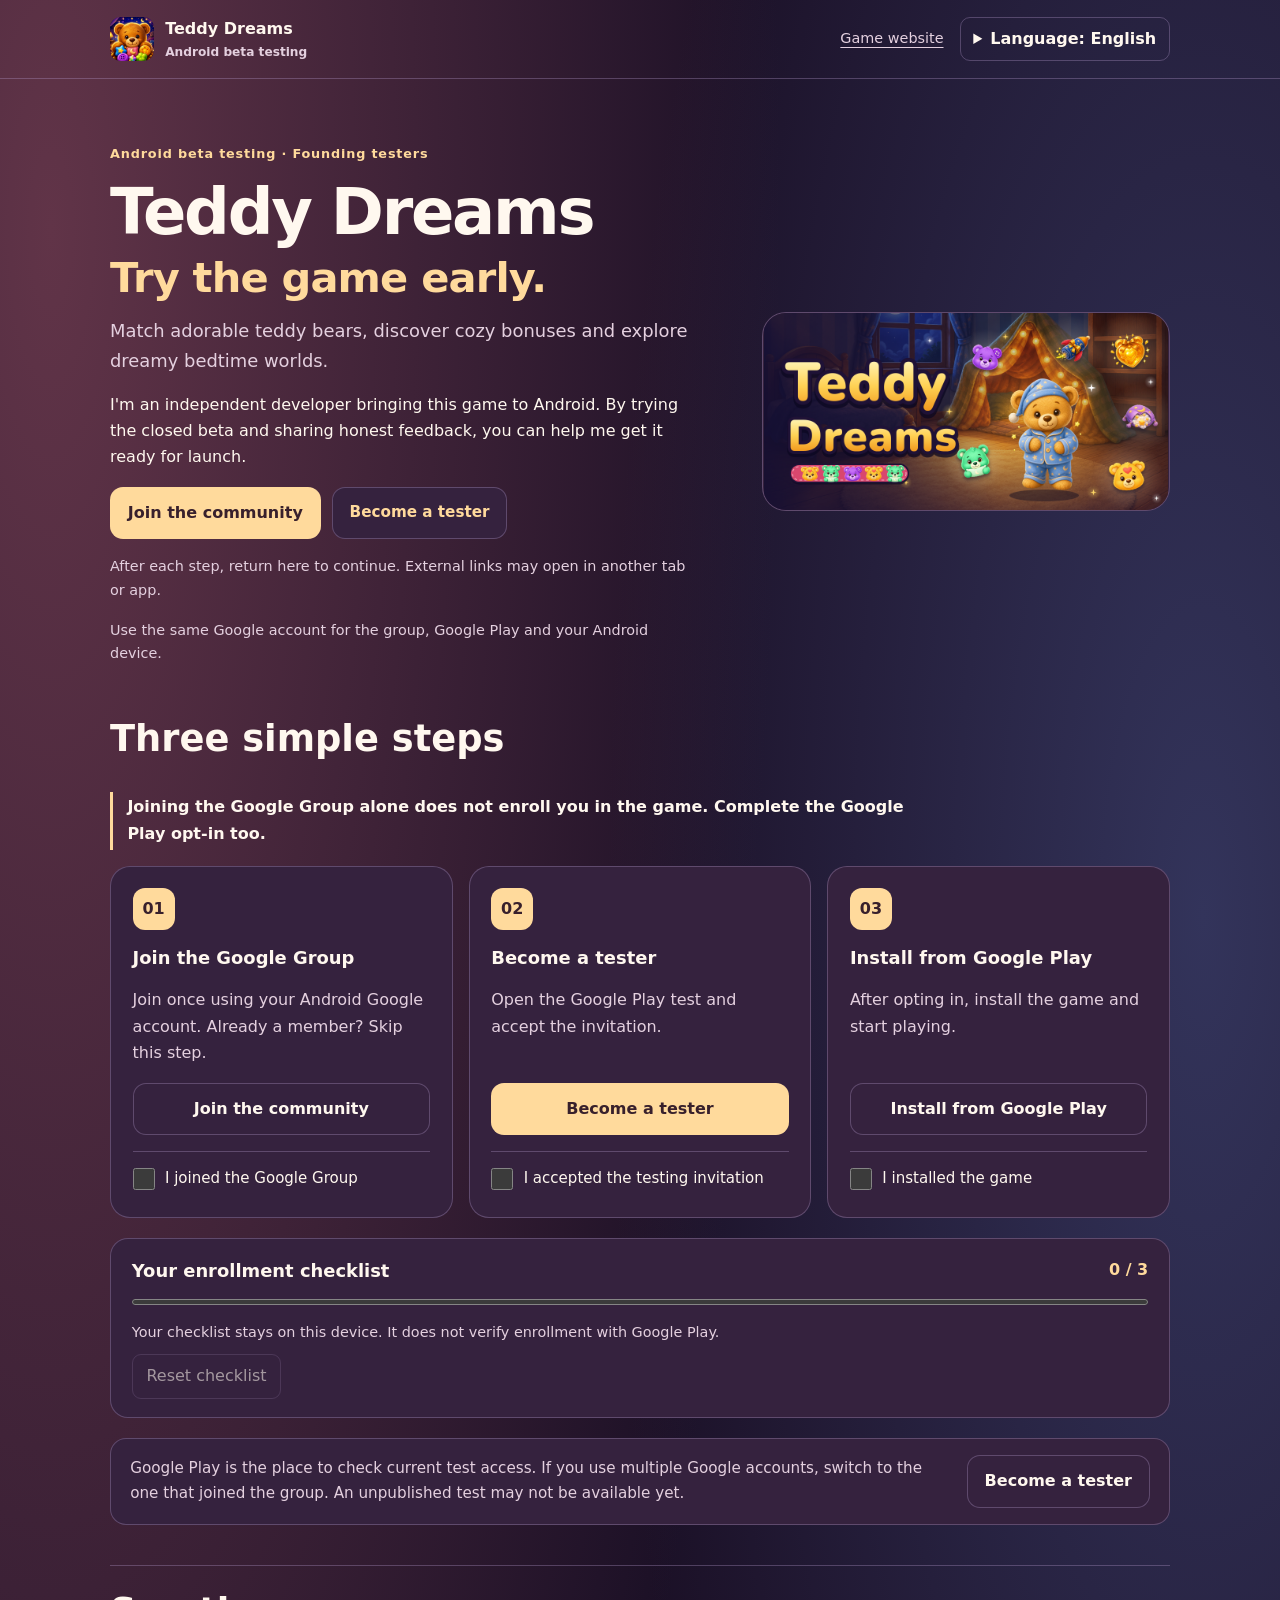
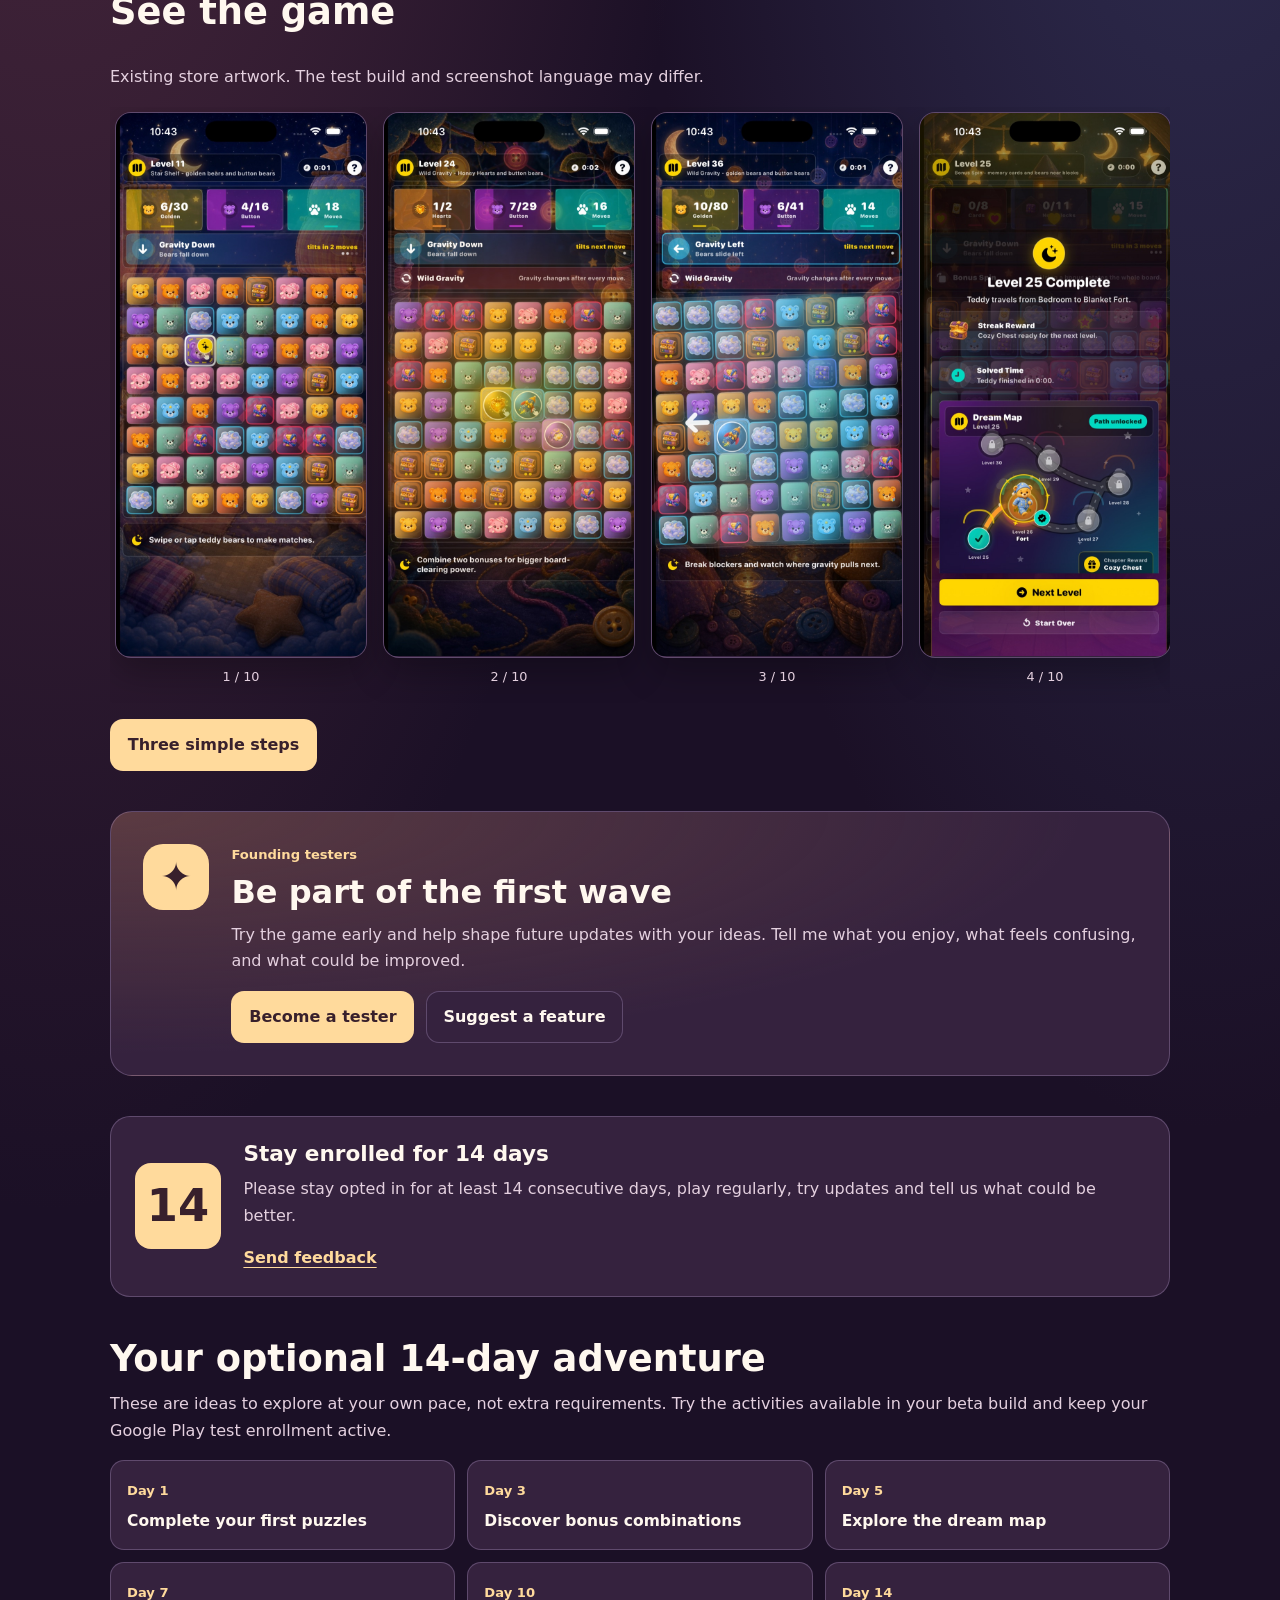
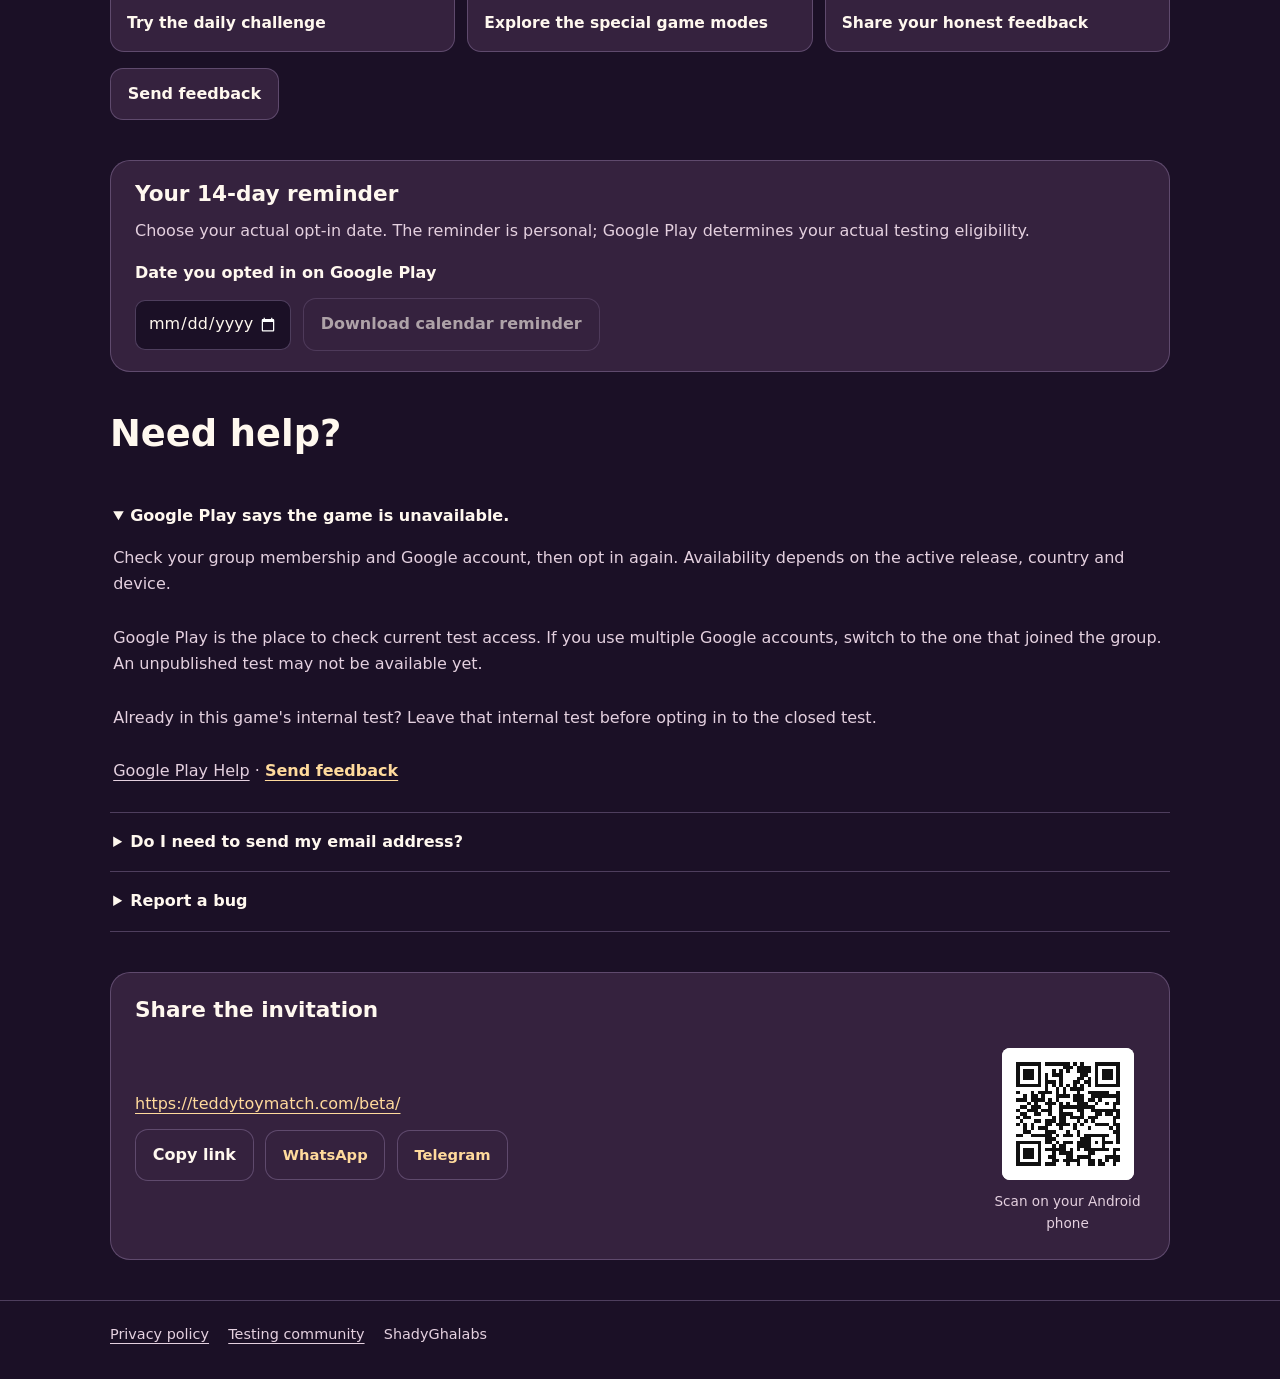
==== commit 7c75c437: "Invite founding Android testers with a personal message and optional puzzle challenges" ====
--- a/beta/index.html
+++ b/beta/index.html
@@ -14,16 +14,18 @@
 <link rel="alternate" hreflang="zh-Hans" href="https://teddytoymatch.com/beta/zh-Hans/">
 <link rel="alternate" hreflang="x-default" href="https://teddytoymatch.com/beta/">
 <meta property="og:type" content="website"><meta property="og:title" content="Teddy Dreams — Android beta testing"><meta property="og:description" content="Match adorable teddy bears, discover cozy bonuses and explore dreamy bedtime worlds."><meta property="og:url" content="https://teddytoymatch.com/beta/"><meta property="og:image" content="https://teddytoymatch.com/beta/store/feature.png"><meta property="og:image:width" content="1024"><meta property="og:image:height" content="500"><meta name="twitter:card" content="summary_large_image">
-<link rel="icon" href="/assets/game/app-icon.png"><link rel="stylesheet" href="/beta/beta.css"><link rel="stylesheet" href="/beta/funnel.css"><script src="/beta/locale.js" defer></script><script src="/beta/funnel.js" defer></script>
+<link rel="icon" href="/assets/game/app-icon.png"><link rel="stylesheet" href="/beta/beta.css"><link rel="stylesheet" href="/beta/funnel.css"><link rel="stylesheet" href="/beta/community.css"><script src="/beta/locale.js" defer></script><script src="/beta/funnel.js" defer></script>
 </head>
 <body class="teddy" data-beta-app="com.tendonlife.teddybear">
 <a class="skip" href="#main-content">Skip to content</a>
 <header><div class="shell header"><a class="brand" href="/"><img src="/assets/game/app-icon.png" alt="" width="44" height="44"><span>Teddy Dreams<small>Android beta testing</small></span></a><div class="head-actions"><a href="/">Game website</a><details class="language"><summary>Language: English</summary><ul><li><a data-locale hreflang="en" lang="en" href="/beta/en/" aria-current="page">English</a></li><li><a data-locale hreflang="ar" lang="ar" href="/beta/ar/">العربية</a></li><li><a data-locale hreflang="de" lang="de" href="/beta/de/">Deutsch</a></li><li><a data-locale hreflang="es" lang="es" href="/beta/es/">Español</a></li><li><a data-locale hreflang="fr" lang="fr" href="/beta/fr/">Français</a></li><li><a data-locale hreflang="ja" lang="ja" href="/beta/ja/">日本語</a></li><li><a data-locale hreflang="pt-BR" lang="pt-BR" href="/beta/pt-BR/">Português (Brasil)</a></li><li><a data-locale hreflang="zh-Hans" lang="zh-Hans" href="/beta/zh-Hans/">简体中文</a></li></ul></details></div></div></header>
 <main class="shell" id="main-content">
-<section class="hero funnel-hero" aria-labelledby="hero-title"><div><p class="eyebrow">Android beta testing</p><h1 id="hero-title">Teddy Dreams<span>Try the game early.</span></h1><p class="lead">Match adorable teddy bears, discover cozy bonuses and explore dreamy bedtime worlds.</p><p>Join our testing community, play on Android and share your feedback before the public release.</p><div class="hero-actions"><a class="action primary" href="https://groups.google.com/g/alpha-android-testers" target="_blank" rel="noopener noreferrer" data-next-action>Join the community</a><a class="action member" href="https://play.google.com/apps/testing/com.tendonlife.teddybear" target="_blank" rel="noopener noreferrer">Become a tester</a></div><p class="note" id="return-note">After each step, return here to continue. External links may open in another tab or app.</p><p class="note">Use the same Google account for the group, Google Play and your Android device.</p></div><div class="art hero-graphic"><img src="/beta/store/feature.png" alt="" width="1024" height="500" fetchpriority="high"></div></section>
-<section id="enroll" class="enroll" aria-labelledby="steps-title"><h2 id="steps-title">Three simple steps</h2><ol class="steps" aria-describedby="return-note"><li id="step-group"><span class="number" aria-hidden="true">01</span><h3>Join the Google Group</h3><p>Join once using your Android Google account. Already a member? Skip this step.</p><a class="action " href="https://groups.google.com/g/alpha-android-testers" target="_blank" rel="noopener noreferrer" data-next-target="group">Join the community</a><label class="check-step" hidden><input type="checkbox" data-step="group"><span>I joined the Google Group</span></label></li><li id="step-test"><span class="number" aria-hidden="true">02</span><h3>Become a tester</h3><p>Open the Google Play test and accept the invitation.</p><a class="action primary" href="https://play.google.com/apps/testing/com.tendonlife.teddybear" target="_blank" rel="noopener noreferrer" data-next-target="test">Become a tester</a><label class="check-step" hidden><input type="checkbox" data-step="test"><span>I accepted the testing invitation</span></label></li><li id="step-install"><span class="number" aria-hidden="true">03</span><h3>Install from Google Play</h3><p>After opting in, install the game and start playing.</p><a class="action " href="https://play.google.com/store/apps/details?id=com.tendonlife.teddybear" target="_blank" rel="noopener noreferrer" data-next-target="install">Install from Google Play</a><label class="check-step" hidden><input type="checkbox" data-step="install"><span>I installed the game</span></label></li></ol><div class="check-panel" data-checklist hidden><div class="check-head"><h3 id="check-title">Your enrollment checklist</h3><span data-count role="status" aria-live="polite" dir="ltr">0 / 3</span></div><progress data-progress value="0" max="3" aria-labelledby="check-title"></progress><p>Your checklist stays on this device. It does not verify enrollment with Google Play.</p><button class="reset" data-reset type="button">Reset checklist</button></div><div class="access-note"><p>Google Play is the place to check current test access. If you use multiple Google accounts, switch to the one that joined the group. An unpublished test may not be available yet.</p><a class="action" href="https://play.google.com/apps/testing/com.tendonlife.teddybear" target="_blank" rel="noopener noreferrer">Become a tester</a></div></section>
+<section class="hero funnel-hero" aria-labelledby="hero-title"><div><p class="eyebrow">Android beta testing · Founding testers</p><h1 id="hero-title">Teddy Dreams<span>Try the game early.</span></h1><p class="lead">Match adorable teddy bears, discover cozy bonuses and explore dreamy bedtime worlds.</p><p class="developer-invite">I&#39;m an independent developer bringing this game to Android. By trying the closed beta and sharing honest feedback, you can help me get it ready for launch.</p><div class="hero-actions"><a class="action primary" href="https://groups.google.com/g/alpha-android-testers" target="_blank" rel="noopener noreferrer" data-next-action>Join the community</a><a class="action member" href="https://play.google.com/apps/testing/com.tendonlife.teddybear" target="_blank" rel="noopener noreferrer">Become a tester</a></div><p class="note" id="return-note">After each step, return here to continue. External links may open in another tab or app.</p><p class="note">Use the same Google account for the group, Google Play and your Android device.</p></div><div class="art hero-graphic"><img src="/beta/store/feature.png" alt="" width="1024" height="500" fetchpriority="high"></div></section>
+<section id="enroll" class="enroll" aria-labelledby="steps-title"><h2 id="steps-title">Three simple steps</h2><p class="enroll-clarity">Joining the Google Group alone does not enroll you in the game. Complete the Google Play opt-in too.</p><ol class="steps" aria-describedby="return-note"><li id="step-group"><span class="number" aria-hidden="true">01</span><h3>Join the Google Group</h3><p>Join once using your Android Google account. Already a member? Skip this step.</p><a class="action " href="https://groups.google.com/g/alpha-android-testers" target="_blank" rel="noopener noreferrer" data-next-target="group">Join the community</a><label class="check-step" hidden><input type="checkbox" data-step="group"><span>I joined the Google Group</span></label></li><li id="step-test"><span class="number" aria-hidden="true">02</span><h3>Become a tester</h3><p>Open the Google Play test and accept the invitation.</p><a class="action primary" href="https://play.google.com/apps/testing/com.tendonlife.teddybear" target="_blank" rel="noopener noreferrer" data-next-target="test">Become a tester</a><label class="check-step" hidden><input type="checkbox" data-step="test"><span>I accepted the testing invitation</span></label></li><li id="step-install"><span class="number" aria-hidden="true">03</span><h3>Install from Google Play</h3><p>After opting in, install the game and start playing.</p><a class="action " href="https://play.google.com/store/apps/details?id=com.tendonlife.teddybear" target="_blank" rel="noopener noreferrer" data-next-target="install">Install from Google Play</a><label class="check-step" hidden><input type="checkbox" data-step="install"><span>I installed the game</span></label></li></ol><div class="check-panel" data-checklist hidden><div class="check-head"><h3 id="check-title">Your enrollment checklist</h3><span data-count role="status" aria-live="polite" dir="ltr">0 / 3</span></div><progress data-progress value="0" max="3" aria-labelledby="check-title"></progress><p>Your checklist stays on this device. It does not verify enrollment with Google Play.</p><button class="reset" data-reset type="button">Reset checklist</button></div><div class="access-note"><p>Google Play is the place to check current test access. If you use multiple Google accounts, switch to the one that joined the group. An unpublished test may not be available yet.</p><a class="action" href="https://play.google.com/apps/testing/com.tendonlife.teddybear" target="_blank" rel="noopener noreferrer">Become a tester</a></div></section>
 <section class="previews" aria-labelledby="preview-title"><h2 id="preview-title">See the game</h2><p>Existing store artwork. The test build and screenshot language may differ.</p><div class="store-gallery" role="region" aria-labelledby="preview-title" tabindex="0"><figure class="store-shot"><a href="/assets/screenshots/app-store-web/01-gameplay.jpg" target="_blank" rel="noopener noreferrer"><img src="/assets/screenshots/app-store-web/01-gameplay.jpg" alt="Teddy match-three gameplay from the existing store artwork" lang="en" loading="lazy" decoding="async" width="360" height="780"></a><figcaption dir="ltr">1 / 10</figcaption></figure><figure class="store-shot"><a href="/assets/screenshots/app-store-web/02-bonus-combos.jpg" target="_blank" rel="noopener noreferrer"><img src="/assets/screenshots/app-store-web/02-bonus-combos.jpg" alt="Teddy bonus combos from the existing store artwork" lang="en" loading="lazy" decoding="async" width="360" height="780"></a><figcaption dir="ltr">2 / 10</figcaption></figure><figure class="store-shot"><a href="/assets/screenshots/app-store-web/03-gravity-obstacles.jpg" target="_blank" rel="noopener noreferrer"><img src="/assets/screenshots/app-store-web/03-gravity-obstacles.jpg" alt="Teddy Dreams Gravity and obstacles screenshot from the existing store artwork" lang="en" loading="lazy" decoding="async" width="360" height="780"></a><figcaption dir="ltr">3 / 10</figcaption></figure><figure class="store-shot"><a href="/assets/screenshots/app-store-web/04-dream-map.jpg" target="_blank" rel="noopener noreferrer"><img src="/assets/screenshots/app-store-web/04-dream-map.jpg" alt="Teddy dream map from the existing store artwork" lang="en" loading="lazy" decoding="async" width="360" height="780"></a><figcaption dir="ltr">4 / 10</figcaption></figure><figure class="store-shot"><a href="/assets/screenshots/app-store-web/05-teddy-styles.jpg" target="_blank" rel="noopener noreferrer"><img src="/assets/screenshots/app-store-web/05-teddy-styles.jpg" alt="Teddy Dreams Teddy styles screenshot from the existing store artwork" lang="en" loading="lazy" decoding="async" width="360" height="780"></a><figcaption dir="ltr">5 / 10</figcaption></figure><figure class="store-shot"><a href="/assets/screenshots/app-store-web/06-daily-challenge.jpg" target="_blank" rel="noopener noreferrer"><img src="/assets/screenshots/app-store-web/06-daily-challenge.jpg" alt="Teddy Dreams Daily challenge screenshot from the existing store artwork" lang="en" loading="lazy" decoding="async" width="360" height="780"></a><figcaption dir="ltr">6 / 10</figcaption></figure><figure class="store-shot"><a href="/assets/screenshots/app-store-web/07-level-complete.jpg" target="_blank" rel="noopener noreferrer"><img src="/assets/screenshots/app-store-web/07-level-complete.jpg" alt="Teddy Dreams Level completion screenshot from the existing store artwork" lang="en" loading="lazy" decoding="async" width="360" height="780"></a><figcaption dir="ltr">7 / 10</figcaption></figure><figure class="store-shot"><a href="/assets/screenshots/app-store-web/08-obstacles.jpg" target="_blank" rel="noopener noreferrer"><img src="/assets/screenshots/app-store-web/08-obstacles.jpg" alt="Teddy Dreams Obstacles screenshot from the existing store artwork" lang="en" loading="lazy" decoding="async" width="360" height="780"></a><figcaption dir="ltr">8 / 10</figcaption></figure><figure class="store-shot"><a href="/assets/screenshots/app-store-web/09-timer-streaks.jpg" target="_blank" rel="noopener noreferrer"><img src="/assets/screenshots/app-store-web/09-timer-streaks.jpg" alt="Teddy Dreams Timer and streaks screenshot from the existing store artwork" lang="en" loading="lazy" decoding="async" width="360" height="780"></a><figcaption dir="ltr">9 / 10</figcaption></figure><figure class="store-shot"><a href="/assets/screenshots/app-store-web/10-special-modes.jpg" target="_blank" rel="noopener noreferrer"><img src="/assets/screenshots/app-store-web/10-special-modes.jpg" alt="Teddy Dreams Special modes screenshot from the existing store artwork" lang="en" loading="lazy" decoding="async" width="360" height="780"></a><figcaption dir="ltr">10 / 10</figcaption></figure></div><a class="action primary" href="#enroll">Three simple steps</a></section>
+<section class="founding-community" aria-labelledby="founding-title"><div class="founding-emblem" aria-hidden="true">✦</div><div><p class="community-kicker">Founding testers</p><h2 id="founding-title">Be part of the first wave</h2><p>Try the game early and help shape future updates with your ideas. Tell me what you enjoy, what feels confusing, and what could be improved.</p><div class="community-actions"><a class="action primary" href="#enroll">Become a tester</a><a class="action" href="mailto:Feedback@teddytoymatch.com?subject=Teddy%20Dreams%20%E2%80%94%20Suggest%20a%20feature">Suggest a feature</a></div></div></section>
 <section class="commit" aria-labelledby="commit-title"><span class="calendar" aria-hidden="true">14</span><div><h2 id="commit-title">Stay enrolled for 14 days</h2><p>Please stay opted in for at least 14 consecutive days, play regularly, try updates and tell us what could be better.</p><a class="feedback" href="mailto:Feedback@teddytoymatch.com?subject=Teddy%20Dreams%20%E2%80%94%20Report%20a%20bug&amp;body=Device%20and%20Android%20version%3A%0ASteps%20to%20reproduce%3A%0AWhat%20happened%3A%0AWhat%20you%20expected%3A%0AOther%20feedback%3A%0A" data-feedback-link>Send feedback</a></div></section>
+<section class="tester-adventure" aria-labelledby="adventure-title"><h2 id="adventure-title">Your optional 14-day adventure</h2><p>These are ideas to explore at your own pace, not extra requirements. Try the activities available in your beta build and keep your Google Play test enrollment active.</p><ol class="adventure-grid"><li data-activity-day="1"><span>Day 1</span><p>Complete your first puzzles</p></li><li data-activity-day="3"><span>Day 3</span><p>Discover bonus combinations</p></li><li data-activity-day="5"><span>Day 5</span><p>Explore the dream map</p></li><li data-activity-day="7"><span>Day 7</span><p>Try the daily challenge</p></li><li data-activity-day="10"><span>Day 10</span><p>Explore the special game modes</p></li><li data-activity-day="14"><span>Day 14</span><p>Share your honest feedback</p></li></ol><a class="action" href="mailto:Feedback@teddytoymatch.com?subject=Teddy%20Dreams%20%E2%80%94%20Report%20a%20bug&amp;body=Device%20and%20Android%20version%3A%0ASteps%20to%20reproduce%3A%0AWhat%20happened%3A%0AWhat%20you%20expected%3A%0AOther%20feedback%3A%0A">Send feedback</a></section>
 <section class="reminder" data-reminder hidden aria-labelledby="reminder-title"><h2 id="reminder-title">Your 14-day reminder</h2><p>Choose your actual opt-in date. The reminder is personal; Google Play determines your actual testing eligibility.</p><div class="reminder-controls"><label for="opt-in-date">Date you opted in on Google Play</label><input id="opt-in-date" type="date" data-opt-date><button class="action" type="button" data-reminder-download data-event-title="Teddy Dreams — Stay enrolled for 14 days" data-event-note="Choose your actual opt-in date. The reminder is personal; Google Play determines your actual testing eligibility." disabled>Download calendar reminder</button></div></section>
 <section class="faq" aria-labelledby="faq-title"><h2 id="faq-title">Need help?</h2><details open><summary>Google Play says the game is unavailable.</summary><p>Check your group membership and Google account, then opt in again. Availability depends on the active release, country and device.</p><p>Google Play is the place to check current test access. If you use multiple Google accounts, switch to the one that joined the group. An unpublished test may not be available yet.</p><p>Already in this game&#39;s internal test? Leave that internal test before opting in to the closed test.</p><p><a href="https://support.google.com/googleplay/android-developer/answer/9845334" target="_blank" rel="noopener noreferrer">Google Play Help</a> · <a class="feedback" href="mailto:Feedback@teddytoymatch.com?subject=Teddy%20Dreams%20%E2%80%94%20Report%20a%20bug&amp;body=Device%20and%20Android%20version%3A%0ASteps%20to%20reproduce%3A%0AWhat%20happened%3A%0AWhat%20you%20expected%3A%0AOther%20feedback%3A%0A">Send feedback</a></p></details><details><summary>Do I need to send my email address?</summary><p>No. Google Groups and Google Play manage enrollment. This website does not collect emails.</p></details><details><summary>Report a bug</summary><p>Include your device model, Android version and what happened. Do not include private account or payment information. <a class="feedback" href="mailto:Feedback@teddytoymatch.com?subject=Teddy%20Dreams%20%E2%80%94%20Report%20a%20bug&amp;body=Device%20and%20Android%20version%3A%0ASteps%20to%20reproduce%3A%0AWhat%20happened%3A%0AWhat%20you%20expected%3A%0AOther%20feedback%3A%0A">Send feedback</a></p></details></section>
 <section class="share" aria-labelledby="share-title"><h2 id="share-title">Share the invitation</h2><div class="share-actions"><a data-share href="https://teddytoymatch.com/beta/" dir="ltr">https://teddytoymatch.com/beta/</a><button class="action" type="button" data-copy data-copied="Link copied!" data-failure="Please copy the visible link manually." hidden>Copy link</button><button class="action primary" type="button" data-native-share hidden>Share the invitation</button><a class="action share-service" href="https://wa.me/?text=https%3A%2F%2Fteddytoymatch.com%2Fbeta%2F" target="_blank" rel="noopener noreferrer" aria-label="Share the invitation · WhatsApp">WhatsApp</a><a class="action share-service" href="https://t.me/share/url?url=https%3A%2F%2Fteddytoymatch.com%2Fbeta%2F" target="_blank" rel="noopener noreferrer" aria-label="Share the invitation · Telegram">Telegram</a><span data-status class="copy-status" role="status" aria-live="polite"></span></div><figure class="invite-qr"><img src="/beta/invite-qr.svg" width="132" height="132" alt="" loading="lazy"><figcaption>Scan on your Android phone</figcaption></figure></section>
--- a/beta/community.css
+++ b/beta/community.css
@@ -0,0 +1,18 @@
+/* Personal invitation and optional tester adventure. No new tracking or gate. */
+.developer-invite{color:var(--text);font-size:1rem;max-width:42rem;line-height:1.65}
+.enroll-clarity{border-inline-start:3px solid var(--accent);padding:.15rem 0 .15rem .9rem;padding-inline-start:.9rem;padding-inline-end:0;color:var(--text);max-width:52rem;font-weight:650}
+.founding-community{display:grid;grid-template-columns:auto minmax(0,1fr);align-items:start;gap:1.4rem;background:radial-gradient(ellipse at 0 0,#5c397a80,transparent 65%),var(--panel);border:1px solid var(--line);border-radius:22px;padding:clamp(1.2rem,3vw,2rem)}
+.teddy .founding-community{background:radial-gradient(ellipse at 0 0,#96614865,transparent 65%),var(--panel)}
+.founding-emblem{width:66px;height:66px;border-radius:20px;display:grid;place-items:center;background:var(--accent);color:var(--accentText);font-size:2.4rem;font-weight:800}
+.community-kicker{margin:0 0 .45rem;color:var(--accent);font-size:.82rem;font-weight:750}
+.founding-community h2{font-size:clamp(1.4rem,3vw,2rem);margin-bottom:.65rem}
+.community-actions{display:flex;flex-wrap:wrap;gap:.7rem}
+.browser-preview{display:flex;align-items:center;gap:1rem;flex-wrap:wrap;border:1px solid var(--line);border-radius:16px;padding:1rem 1.2rem;margin-top:1.25rem;background:var(--panel)}
+.browser-preview>div{flex:1 1 300px}.browser-preview h3{margin-bottom:.4rem}.browser-preview p{margin:0;font-size:.93rem}
+.tester-adventure h2{margin-bottom:.65rem}
+.adventure-grid{list-style:none;display:grid;grid-template-columns:repeat(3,minmax(0,1fr));padding:0;gap:.75rem;margin:1rem 0}
+.adventure-grid li{padding:1rem;border:1px solid var(--line);border-radius:14px;background:var(--panel);min-width:0}
+.adventure-grid li span{font-size:.82rem;color:var(--accent);font-weight:800}
+.adventure-grid li p{margin:.4rem 0 0;color:var(--text);font-size:.97rem;font-weight:650;line-height:1.5;overflow-wrap:anywhere}
+@media(max-width:760px){.adventure-grid{grid-template-columns:repeat(2,minmax(0,1fr))}.founding-community{gap:.85rem}.founding-emblem{width:48px;height:48px;border-radius:14px;font-size:1.65rem}.community-actions .action{flex:1 1 140px}.browser-preview .action{width:100%}}
+@media(max-width:370px){.adventure-grid{grid-template-columns:1fr}.founding-community{grid-template-columns:1fr}}
